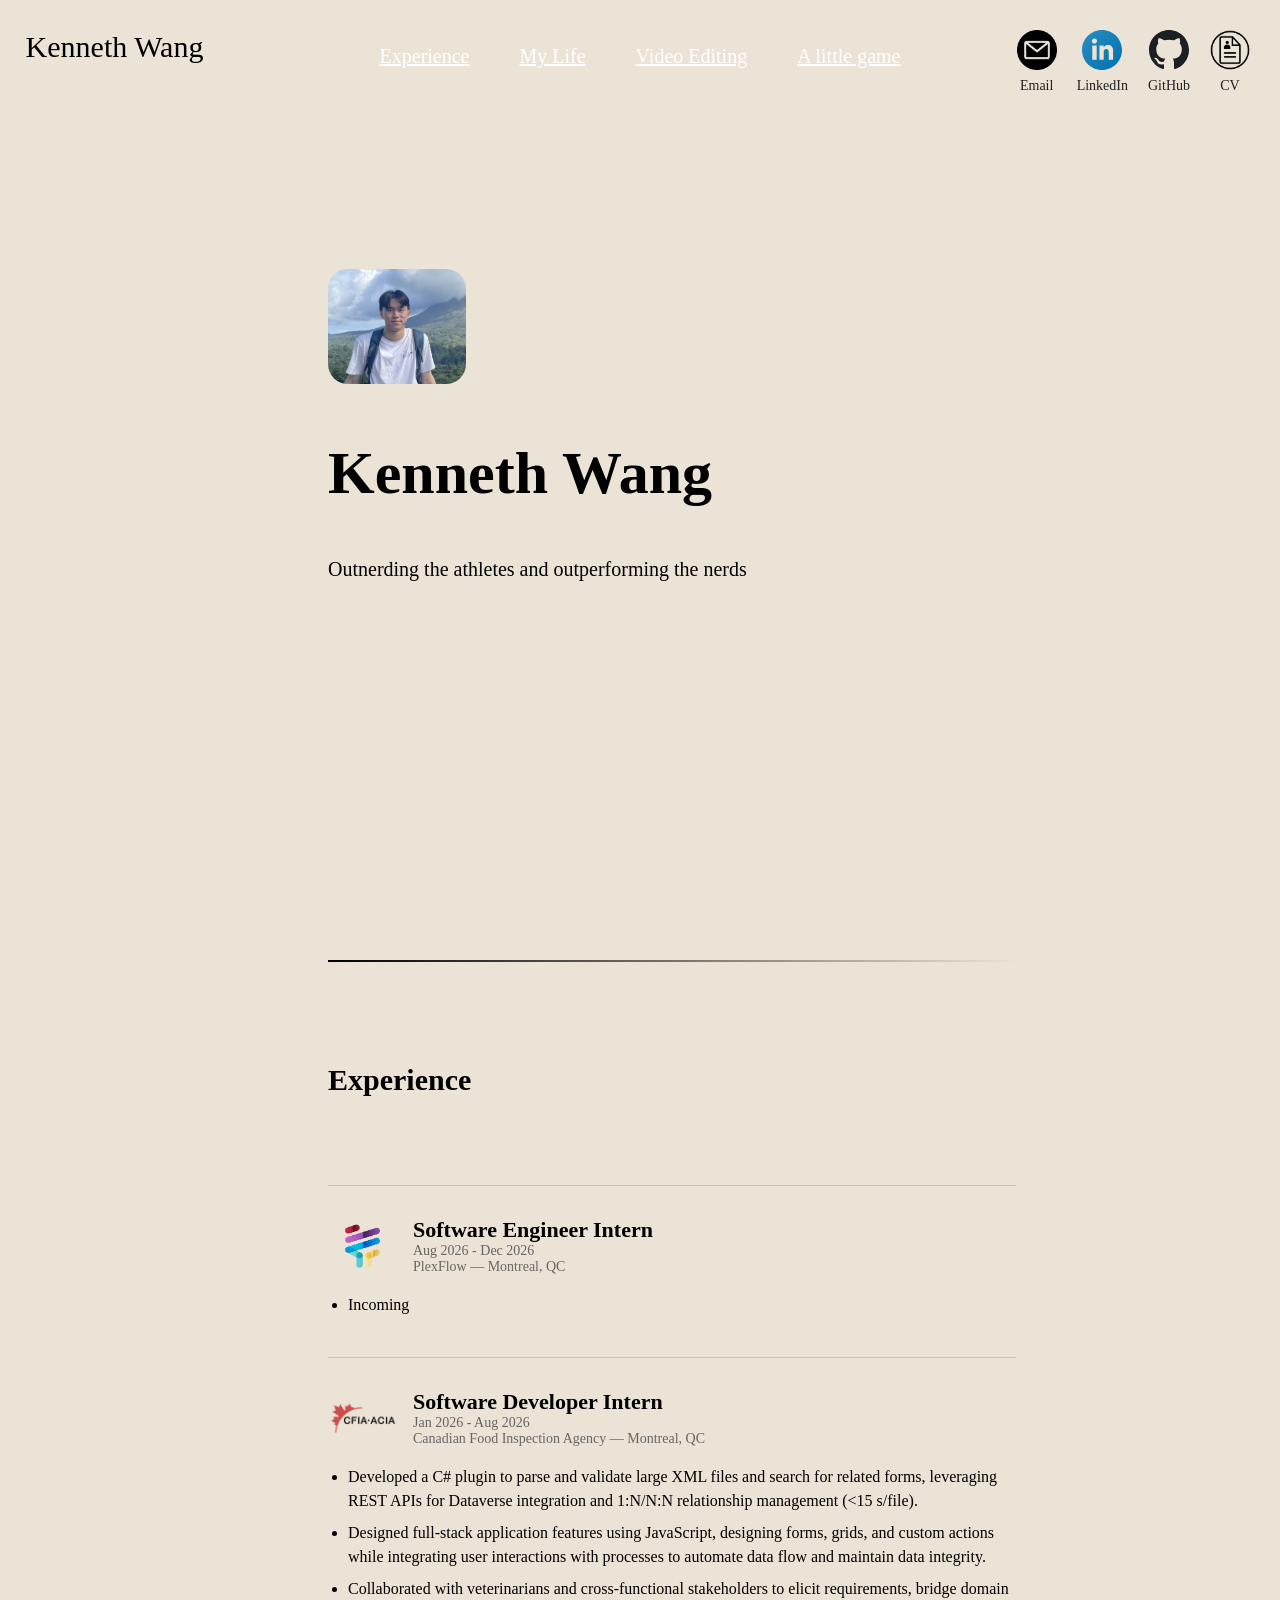
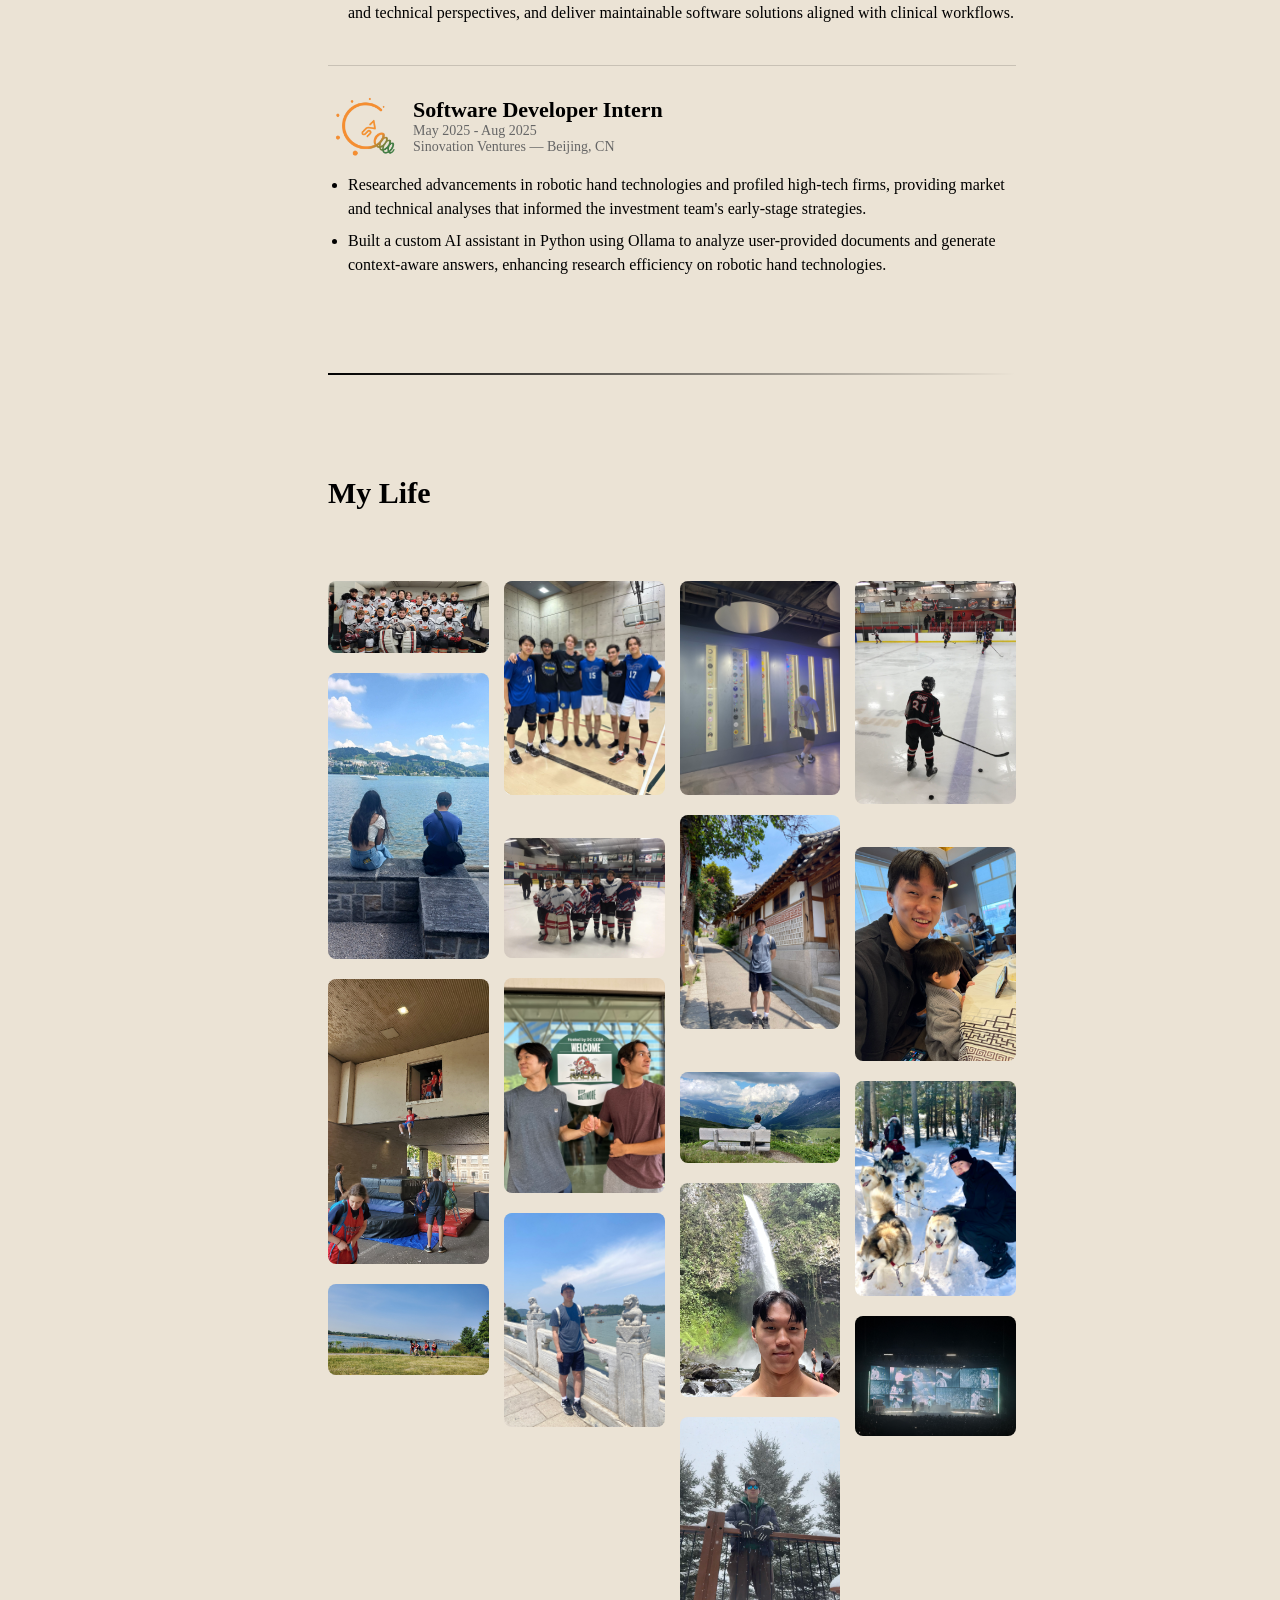
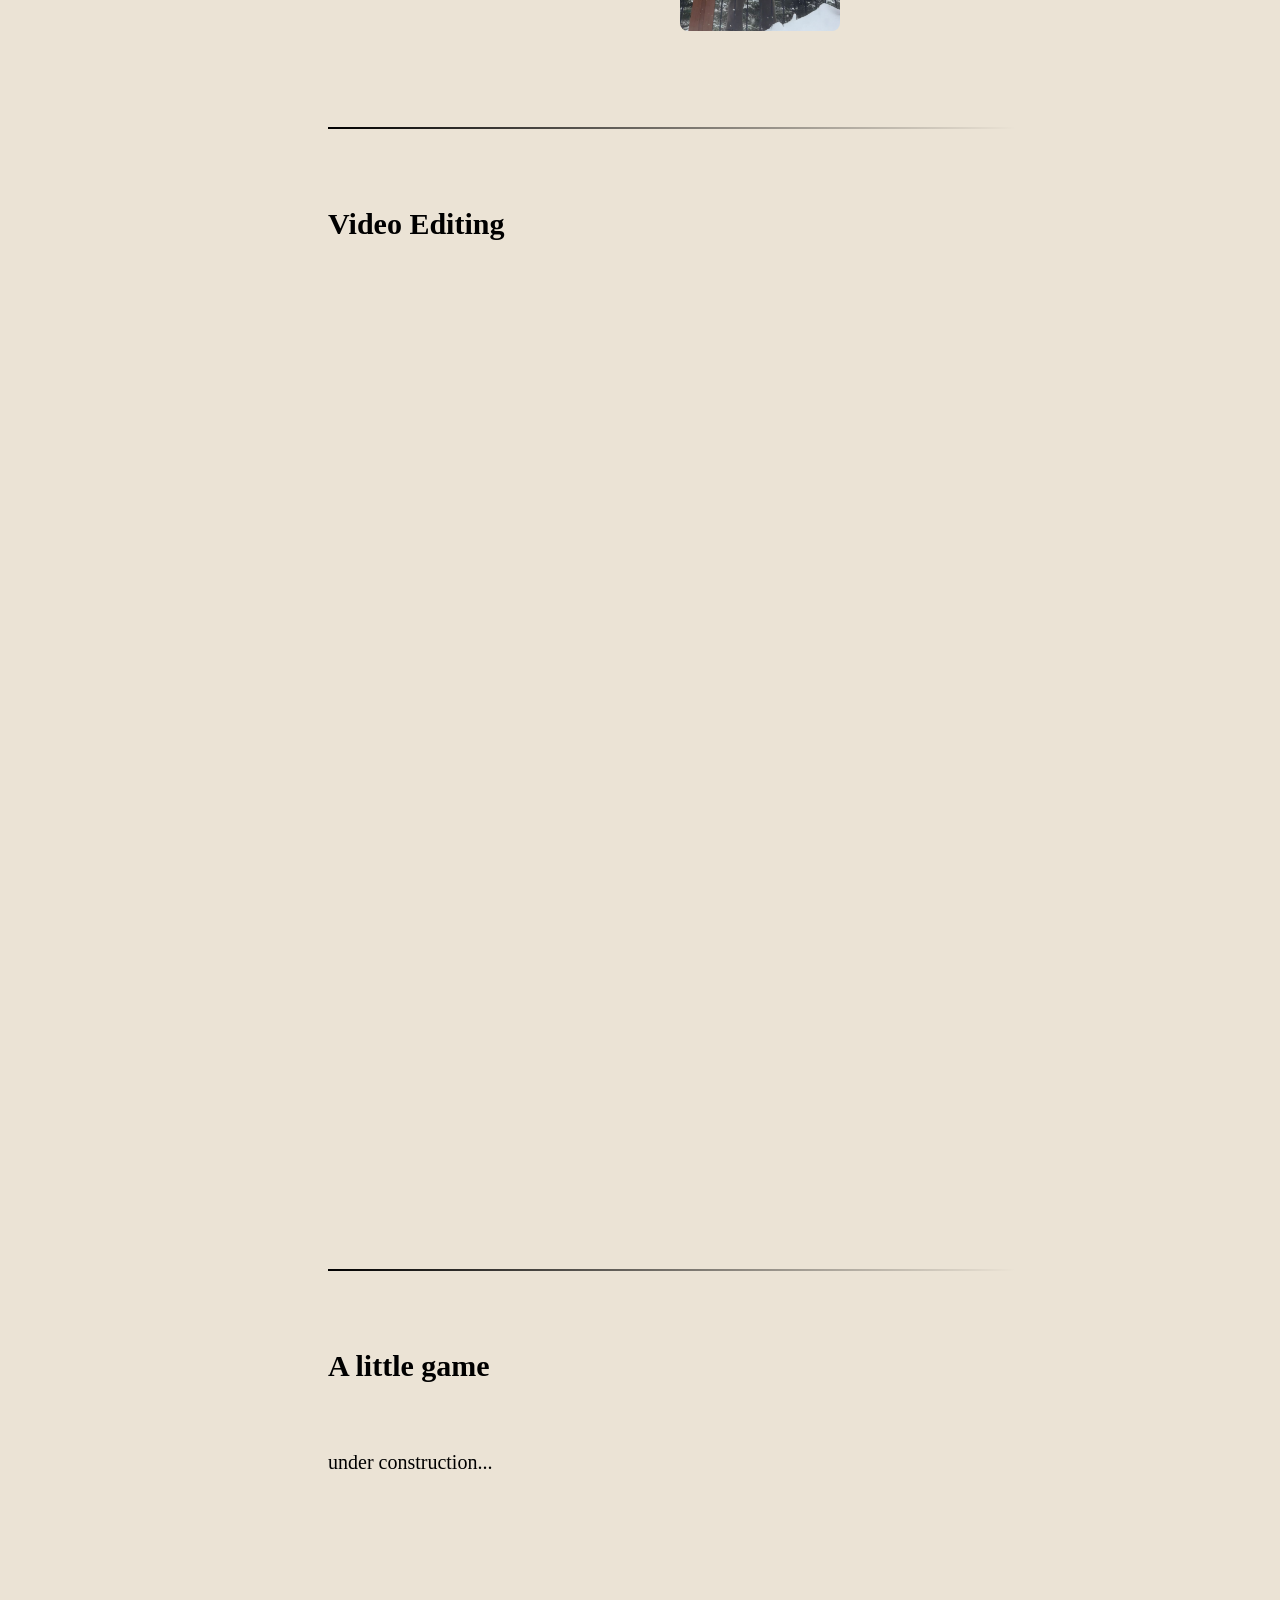
==== index.html @ 373d47c2 "video editing" ====
<!DOCTYPE html>
<html>
<head>

  <!-- comment -->
  <meta charset="UTF-8">
  <meta name="viewport" content="width=device-width, initial-scale=1.0">
  <meta name="description" content="Kenneth Wang">
  <link rel="apple-touch-icon" sizes="180x180" href="favicon_io/apple-touch-icon.png">
  <link rel="icon" type="image/png" sizes="32x32" href="favicon_io/favicon-32x32.png">
  <link rel="icon" type="image/png" sizes="16x16" href="favicon_io/favicon-16x16.png">
  <link rel="manifest" href="favicon_io/site.webmanifest">

  <title>
    Kenneth Wang
  </title>

  <link rel="stylesheet" href="style.css">

  <style>
    /* comment */
    /* css */
    /* moved to diff file cuz to massive */
  </style>

</head>



<body>
   <!-- actual stuff -->

   <div id="topBar" >
    <p id="nametopbar" class="computeronly">Kenneth Wang</p>

    <div id = "topbarmenu" class="computeronly">
      <a href="#sec1">Experience</a>
      <a href="#sec2">My Life</a>
      <a href="#sec3">Video Editing</a>
      <a href="#sec4">A little game</a>

    </div>

    <div id="contactinfo">

      <a class="contact-btn" href="mailto:kennethwang6@gmail.com" target="_blank">
        <img src="docs/icons/email_icon.png" alt="Email">
        <span>Email</span>
      </a>

      <a class="contact-btn" href="https://www.linkedin.com/in/kennethwang6/" target="_blank">
        <img src="docs/icons/linkedin_icon.svg" alt="LinkedIn">
        <span>LinkedIn</span>
      </a>

      <a class="contact-btn" href="https://github.com/KennethWang6" target="_blank">
        <img src="docs/icons/github_icon.svg" alt="GitHub">
        <span>GitHub</span>
      </a>

      <a class="contact-btn" href="docs/cv Kenneth Wang.pdf" target="_blank">
        <img src="docs/icons/cv_icon.png" alt="CV">
        <span>CV</span>
      </a>

    </div>
   </div>



  <section id = "intro">
    <br><br><br><br><br><br><br><br><br>
    <h1 id="name" class="phoneonly">Kenneth Wang</h1>
    <img src="docs/IMG_6896.jpeg" alt="Picture failed to load" class="picture">
    <h1 id="name" class="computeronly">Kenneth Wang</h1>
    <p>Outnerding the athletes and outperforming the nerds</p>
    <p class="phoneonly">Phone version is under development, or not...</p>
  </section>

  
  <section id = "sec1">
    <br><br>
    <h1>
      Experience
    </h1>
    <br>

    <div class="content">
      <!-- <img src="docs/Bottle_o_Enchanting.gif" alt="funny gif" class="side-images tilt"> -->
    </div>

    <div class="job">
      <div class="job-header">
        <img src="docs/logos/plexflow_logo.png" class="company-logo" alt="Plexflow logo">

        <div class="job-info">
          <h3>Software Engineer Intern</h3>
          <span class="date">Aug 2026 - Dec 2026</span>
          <span class="location">PlexFlow — Montreal, QC</span>
        </div>
      </div>

        <ul>
          <li>Incoming</li>
            
        </ul>
    </div>

    <div class="job">
      <div class="job-header">
        <img src="docs/logos/cifa_logo.png" class="company-logo" alt="CFIA logo">

        <div class="job-info">
          <h3>Software Developer Intern</h3>
          <span class="date">Jan 2026 - Aug 2026</span>
          <span class="location">Canadian Food Inspection Agency — Montreal, QC</span>
        </div>
      </div>

        <ul>
            <li>Developed a C# plugin to parse and validate large XML files and search for related forms, leveraging REST APIs for Dataverse integration and 1:N/N:N relationship management (&lt;15 s/file).</li>
            <li>Designed full-stack application features using JavaScript, designing forms, grids, and custom actions while integrating user interactions with processes to automate data flow and maintain data integrity.</li>
            <li>Collaborated with veterinarians and cross-functional stakeholders to elicit requirements, bridge domain and technical perspectives, and deliver maintainable software solutions aligned with clinical workflows.</li>
        </ul>
    </div>

    <div class="job">
      <div class="job-header">
        <img src="docs/logos/sinovation_ventures_logo.png" class="company-logo" alt="SV logo">

        <div class="job-info">
          <h3>Software Developer Intern</h3>
          <span class="date">May 2025 - Aug 2025</span>
          <span class="location">Sinovation Ventures — Beijing, CN</span>
        </div>
      </div>

        <ul>
            <li>Researched advancements in robotic hand technologies and profiled high-tech firms, providing market and technical analyses that informed the investment team's early-stage strategies.</li>
            <li>Built a custom AI assistant in Python using Ollama to analyze user-provided documents and generate context-aware answers, enhancing research efficiency on robotic hand technologies.</li>
        </ul>
    </div>
    <br>
    <br>
  </section>


  <section id = "sec2">
    <br><br>
    <h1>
      My Life
    </h1>
    <br><br>
    <div class="gallery-grid">
        <img src="docs/gallery/20220330_194607.jpeg" alt="">
        <img src="docs/gallery/20220710_121242.jpg" alt="">
        <img src="docs/gallery/20230602_084929.jpg" alt="">
        <img src="docs/gallery/20230602_095045.jpg" alt="">
        <img src="docs/gallery/33D89936-E7BE-4092-9955-9FABDBEFCDD2.JPG" alt="">
        <img src="docs/gallery/55B9B325-701F-4765-B31E-4008EE71C661.JPG" alt="">
        <img src="docs/gallery/IMG_3065.PNG" alt="">
        <img src="docs/gallery/IMG_1329_Original.jpg" alt="">
        <img src="docs/gallery/IMG_3230.jpeg" alt="">
        <img src="docs/gallery/IMG_4708.jpeg" alt="">
        <img src="docs/gallery/IMG_5176.jpeg" alt="">
        <img src="docs/gallery/IMG_5401.jpeg" alt="">
        <img src="docs/gallery/PXL_20220603_214530721.jpg" alt="">
        <img src="docs/gallery/IMG_6331.jpeg" alt="">
        <img src="docs/gallery/20220706_164952.jpg" alt="">
        <img src="docs/gallery/IMG_6757.jpeg" alt="">
        <img src="docs/gallery/IMG_8532_Original (1).jpg" alt="">
        <img src="docs/gallery/IMG_6263.HEIC" alt="">
        <img src="docs/gallery/IMG_9114.jpeg" alt="">
        <img src="docs/gallery/PXL_20220603_214313250.jpg" alt="">
        <img src="docs/gallery/IMG_7867.jpeg" alt="">
        <img src="docs/gallery/IMG_8262.jpeg" alt="">
        <img src="docs/gallery/IMG_9352.JPG" alt="">
        
        
        
        
    </div>
    <br>
    <br>
  </section>

  <section id = "sec3">

    <br>
    <h1>
      Video Editing
    </h1>
    <br>

    <div class="video-wrapper">
        <iframe 
            src="https://youtu.be/zZQPlUgmgw0" 
            title="YouTube video"
            frameborder="0"
            allow="accelerometer; autoplay; clipboard-write; encrypted-media; gyroscope; picture-in-picture"
            allowfullscreen>
        </iframe>
    </div>

    <div class="playlist-wrapper">
        <iframe 
            src="https://youtube.com/playlist?list=PL4i78duRGbyueWqujb6ea4_ShAmHYtaaE&si=LPwI4d7bdsMaiQ1s"
            title="YouTube playlist"
            frameborder="0"
            allow="accelerometer; autoplay; clipboard-write; encrypted-media; gyroscope; picture-in-picture"
            allowfullscreen>
        </iframe>
    </div>

  </section>

  <section id = "sec4">
    <br>
    <h1>
      A little game
    </h1>
    <br>
    <p>under construction...</p>
  </section>



  <script src="script.js">
// comment
// js
  </script>

</body>
</html>
---- style.css ----
/* comment */
/* css */

/* Main event type shit */

html {
    scroll-behavior: smooth;
}

body {
background-color: rgb(235 227 213);
color: rgb(0, 0, 0);
text-align: left;
font-size: 20px;
padding-left: 25%;
padding-right: 20%;

}
section {
height: auto; /*temp for testing*/
min-height: 100vh;
}
section::before {
  content: "";
  display: block;
  height: 2px;
  margin: 30px 0;
  background: linear-gradient(to right, #000, transparent);
}


@media (max-width: 768px) {
.computeronly {
    display: none;
}
}
@media (min-width: 769px) {
.phoneonly {
    display: none
}
}
a {
color: rgb(255, 255, 255);       /* Normal (unvisited) link */
}
a:visited {
color: rgb(167 146 119);            /* Visited link */
}
a:hover {
color: rgb(92, 126, 143);          /* When hovered over */
}
a:active {
color: rgb(210, 141, 73);             /* When clicked */
}


/* topbar */
#topBar {
position: fixed;
background-color: rgb(235 227 213);
top:0;
right:0;
width: 100%;
height: 100px;
font-size: 20px;
transition: transform 1.2s ease;
transform: translateY(0%);   
z-index: 10;     
}
#topBar.hide {
transform: translateY(-100%);
}

#nametopbar {
    text-align: left;
    padding-left: 2%;
    font-size: 30px;
    font-family: 'Times New Roman', Times, serif;
}

#topbarmenu {
    display: flex;
    position: fixed;
    gap: 50px;
    left: 50%;
    transform: translateX(-50%);
    top: 45px;
}

#contactinfo {
    display: flex;
    position: fixed; 
    right: 30px;
    top: 30px;
    line-height: 1.4;
    text-align: right;
    font-size: 15px;
    gap: 20px;
}

.contact-btn {
  display: flex;
  flex-direction: column;
  align-items: center;
  text-decoration: none;
  color: #222;
  font-size: 14px;
}

.contact-btn img {
  width: 40px;
  height: 40px;
  margin-bottom: 6px;
  transition: transform 0.2s ease;
}

.contact-btn:hover img {
  transform: scale(1.2);
}

/* side images */
.side-images {
    position: absolute; 
    left: -290px;
    top: 50px;
}

.tilt {
    transform: rotate(15deg);
}

.content {
    position: relative; /* forgor what dis does */
}


/* picture style */
.picture {
    width: 20%;
    height: auto;
    border-radius: 20px;
}

#intro {

}

#name {
text-align: left;
font-family: Baskerville, "Baskerville Old Face", "Times New Roman", serif;
font-size: 60px;
}


/* experience */
.job {
    margin-top: 40px;
    padding-top: 25px;
    border-top: 1px solid rgba(0,0,0,0.15);
}

.job-header {
    display: flex;
    align-items: center;
    gap: 15px; /* space between logo and text */
    margin-bottom: 10px;
}

.company-logo {
    width: 70px;      /* adjust size */
    height: auto;
    object-fit: contain;
}

.job h3 {
    margin: 0;
    font-size: 22px;
}

.job .date,
.job .location {
    display: block;
    font-size: 14px;
    color: #666;
}

.job ul {
    margin-top: 12px;
    padding-left: 20px;
    max-width: 670px;
}

.job li {
    margin-bottom: 8px;
    line-height: 1.5;
    font-size: 16px;
}


/* my life / gallery */
.gallery-grid {
    column-count: 4;
    column-gap: 15px;
}

.gallery-grid img {
    width: 100%;
    margin-bottom: 15px;
    border-radius: 8px;
}


/* video editing */
.video-wrapper,
.playlist-wrapper {
    margin-bottom: 40px;
}

.video-wrapper iframe,
.playlist-wrapper iframe {
    width: 100%;
    max-width: 800px;
    height: 450px;
    display: block;
    margin: 0 auto;
    border-radius: 10px;
}



/* 
.copytext {
text-decoration: underline;
cursor: pointer;
}
.copytext:hover {
color: rgb(92, 126, 143);
}
.copytext.active {
color: rgb(247, 60, 247);
}



cv button style 
.cvbtn {
background-color: rgb(162 162 162);
width: 2cm;
height: 15mm;
color: rgb(255, 255, 255);
position: fixed;
border-radius: 12px;
border: 2px solid rgb(255 255 255);
}
.cvbtn:hover {
background-color: rgb(15, 177, 45);
border-color: rgb(92, 126, 143);
cursor: pointer;
}
#cv {
top: 25px;
right: 25px;
}
*/

/*
.switch {
top: 90%;
right: 35%;
position: absolute;
width: 50px;
height: 24px;
}

.switch input {
opacity: 0;
width: 0;
height: 0;
}


 The slider background, deleted 
.slider {
position: absolute;
cursor: pointer;
top: 0; left: 0; right: 0; bottom: 0;
background-color: #ccc;
transition: 0.4s;
border-radius: 24px;
}

 The circle inside, deleted
.slider::before {
position: absolute;
content: "";
height: 18px;
width: 18px;
left: 3px;
bottom: 3px;
background-color: white;
transition: 0.4s;
border-radius: 50%;
}

 When checked, deleted 
input:checked + .slider {
background-color: #172a17;
}

input:checked + .slider::before {
transform: translateX(26px);
}
*/
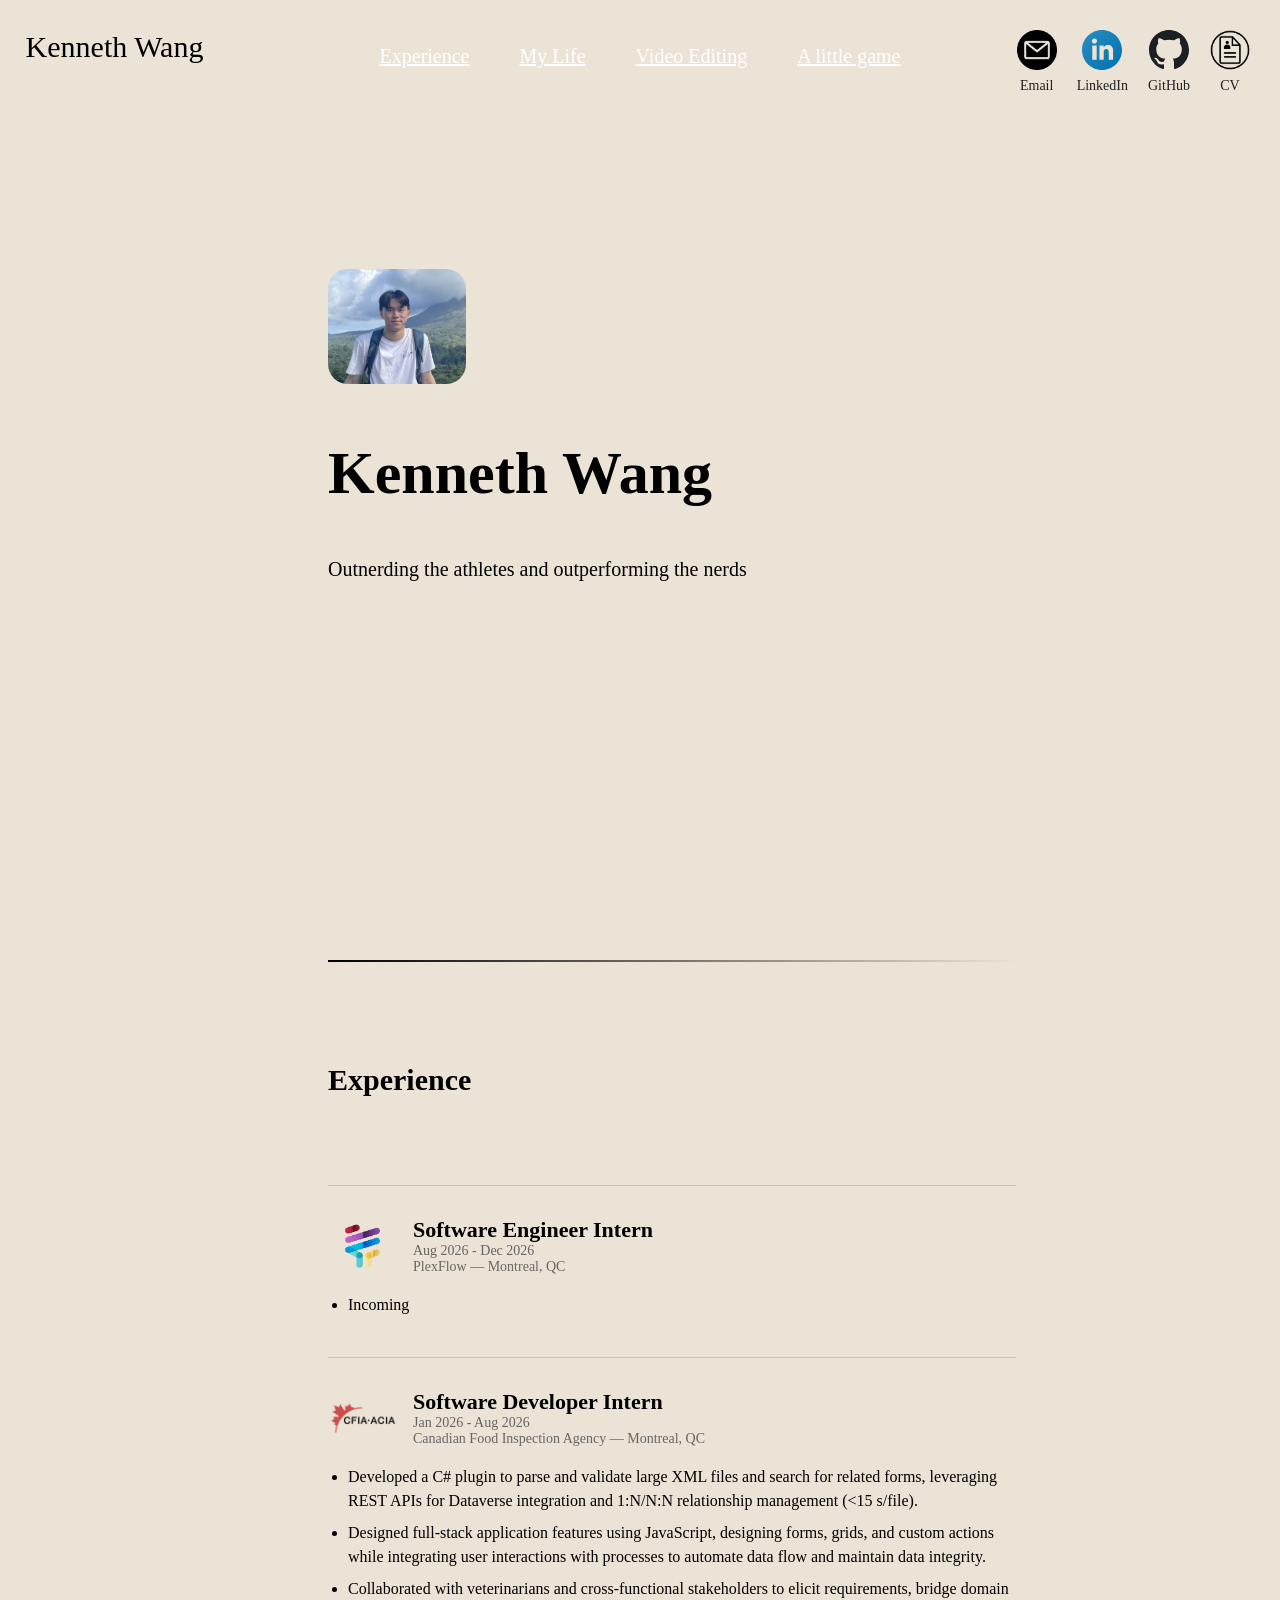
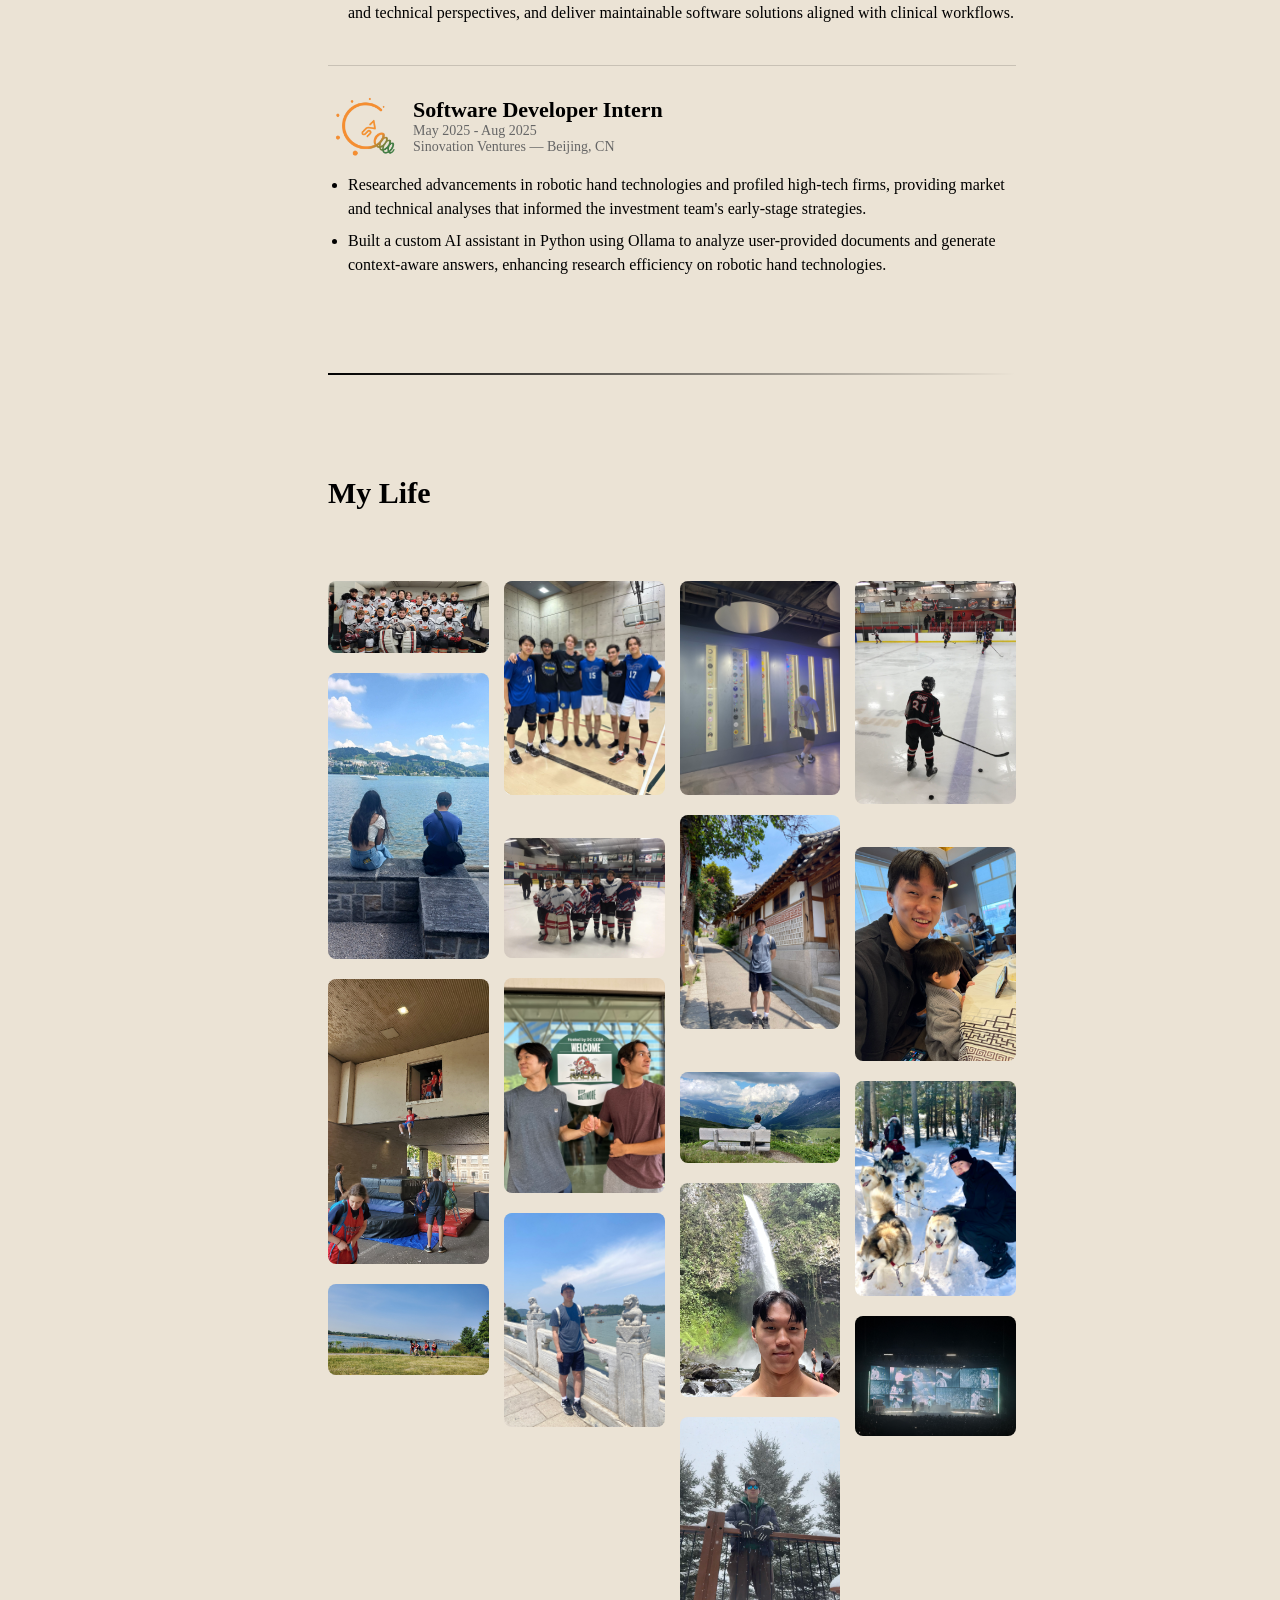
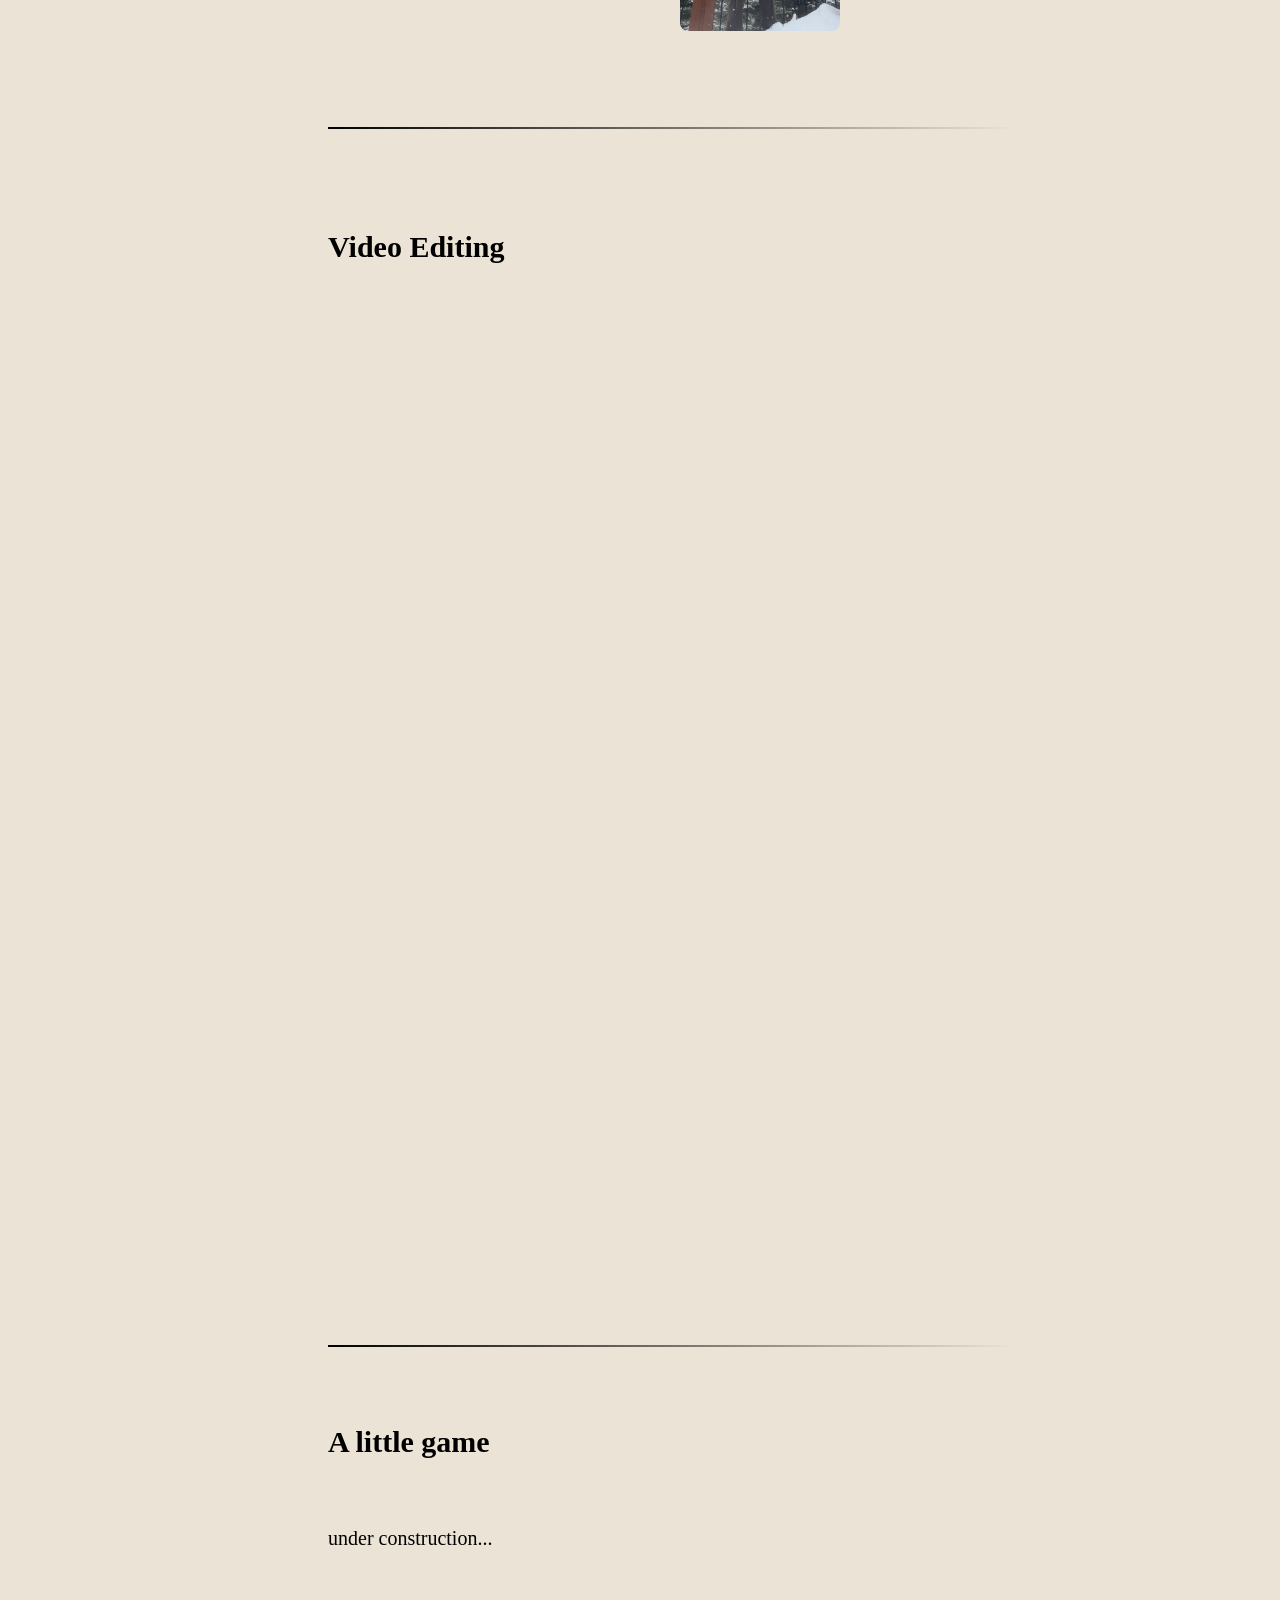
==== commit 6f1fe1b9: "yt" ====
--- a/index.html
+++ b/index.html
@@ -186,7 +186,7 @@
 
   <section id = "sec3">
 
-    <br>
+    <br><br>
     <h1>
       Video Editing
     </h1>
@@ -194,7 +194,7 @@
 
     <div class="video-wrapper">
         <iframe 
-            src="https://youtu.be/zZQPlUgmgw0" 
+            src="https://www.youtube.com/embed/zZQPlUgmgw0" 
             title="YouTube video"
             frameborder="0"
             allow="accelerometer; autoplay; clipboard-write; encrypted-media; gyroscope; picture-in-picture"
@@ -204,7 +204,7 @@
 
     <div class="playlist-wrapper">
         <iframe 
-            src="https://youtube.com/playlist?list=PL4i78duRGbyueWqujb6ea4_ShAmHYtaaE&si=LPwI4d7bdsMaiQ1s"
+            src="https://www.youtube.com/embed/videoseries?list=PL4i78duRGbyueWqujb6ea4_ShAmHYtaaE"
             title="YouTube playlist"
             frameborder="0"
             allow="accelerometer; autoplay; clipboard-write; encrypted-media; gyroscope; picture-in-picture"
@@ -212,6 +212,7 @@
         </iframe>
     </div>
 
+    <br>
   </section>
 
   <section id = "sec4">
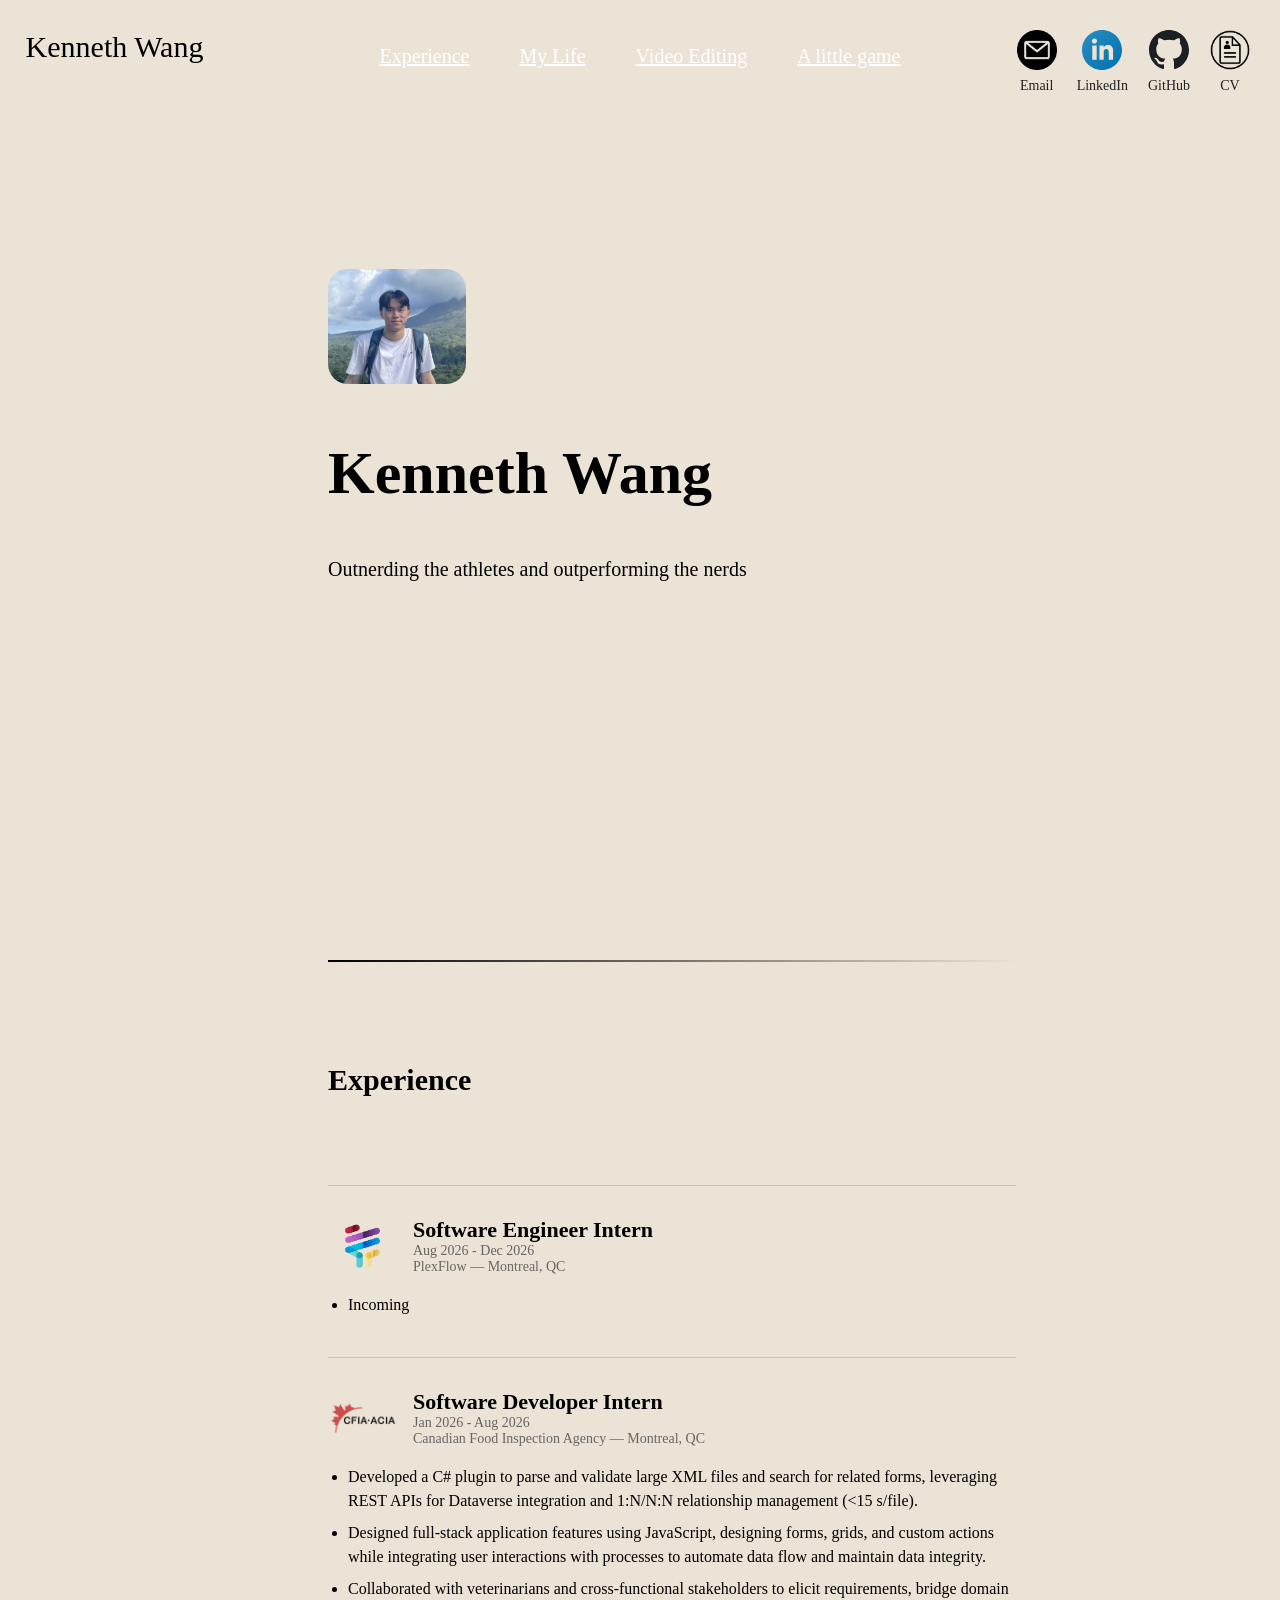
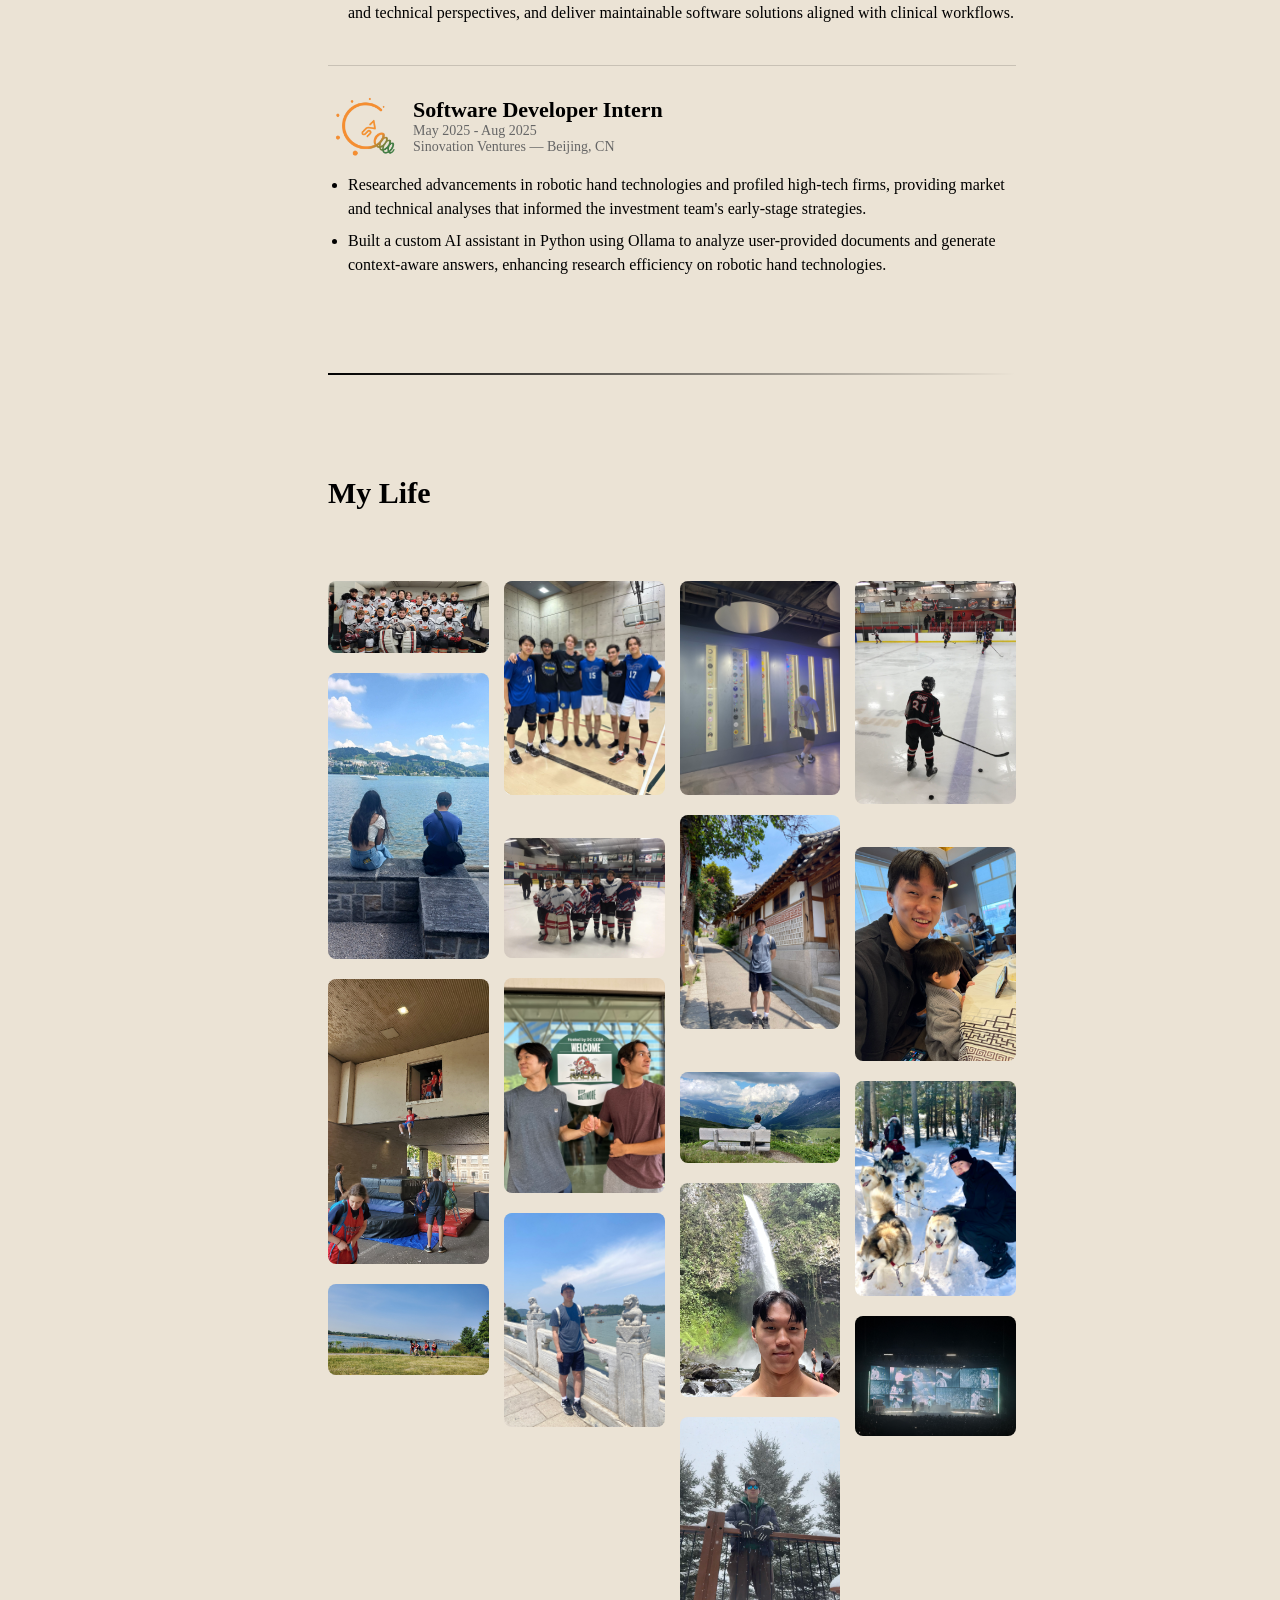
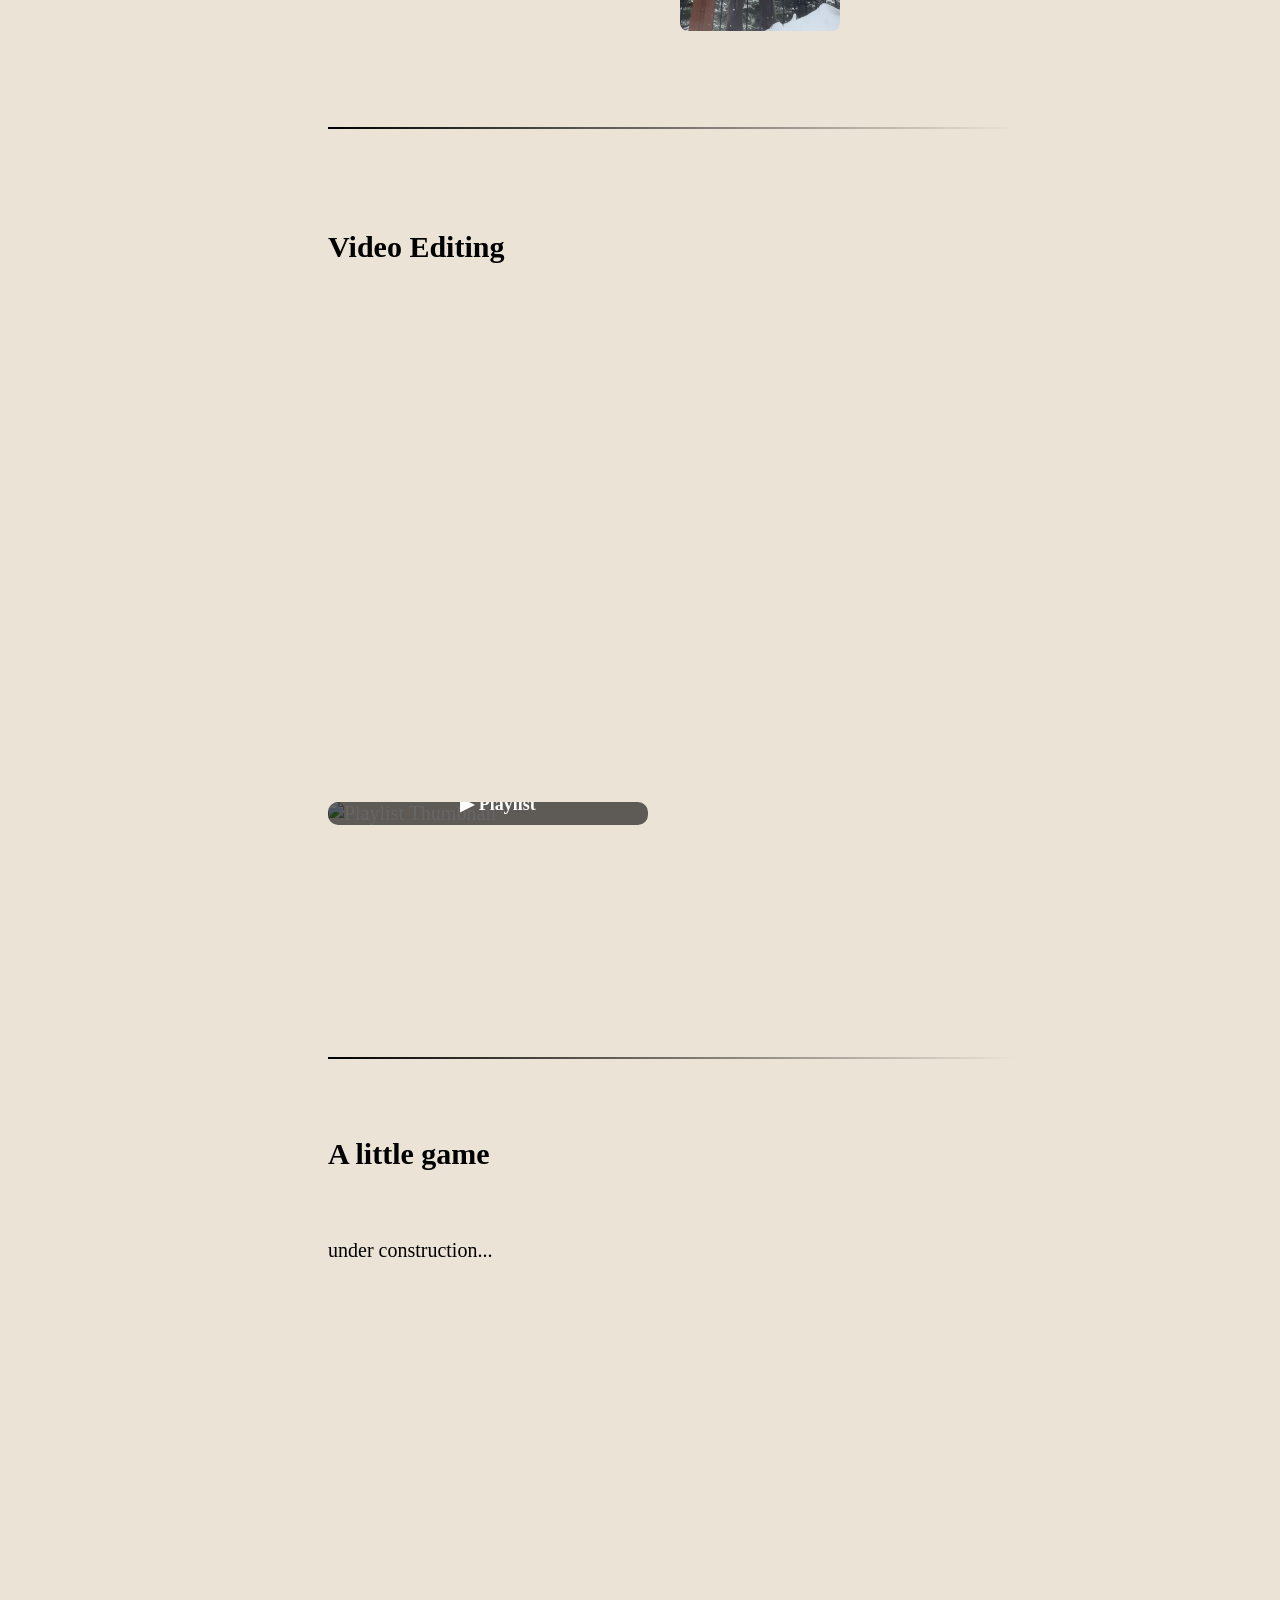
==== commit 5b683bc5: "playlist" ====
--- a/index.html
+++ b/index.html
@@ -203,13 +203,13 @@
     </div>
 
     <div class="playlist-wrapper">
-        <iframe 
-            src="https://www.youtube.com/embed/videoseries?list=PL4i78duRGbyueWqujb6ea4_ShAmHYtaaE"
-            title="YouTube playlist"
-            frameborder="0"
-            allow="accelerometer; autoplay; clipboard-write; encrypted-media; gyroscope; picture-in-picture"
-            allowfullscreen>
-        </iframe>
+        <a href="https://youtube.com/playlist?list=PL4i78duRGbyueWqujb6ea4_ShAmHYtaaE" 
+          target="_blank" 
+          class="playlist-card">
+            <img src="https://i.ytimg.com/vi/zZQPlUgmgw0/hqdefault.jpg" alt="Playlist Thumbnail">
+            <div class="playlist-overlay">▶ Playlist</div>
+        </a>
+
     </div>
 
     <br>
--- a/style.css
+++ b/style.css
@@ -225,6 +225,32 @@
     border-radius: 10px;
 }
 
+.playlist-card {
+    position: relative;
+    display: inline-block;
+    width: 320px;
+    border-radius: 10px;
+    overflow: hidden;
+    text-decoration: none;
+}
+
+.playlist-card img {
+    width: 100%;
+    display: block;
+}
+
+.playlist-overlay {
+    position: absolute;
+    bottom: 0;
+    width: 100%;
+    background: rgba(0,0,0,0.6);
+    color: white;
+    padding: 10px;
+    font-size: 18px;
+    text-align: center;
+    font-weight: bold;
+}
+
 
 
 /* 
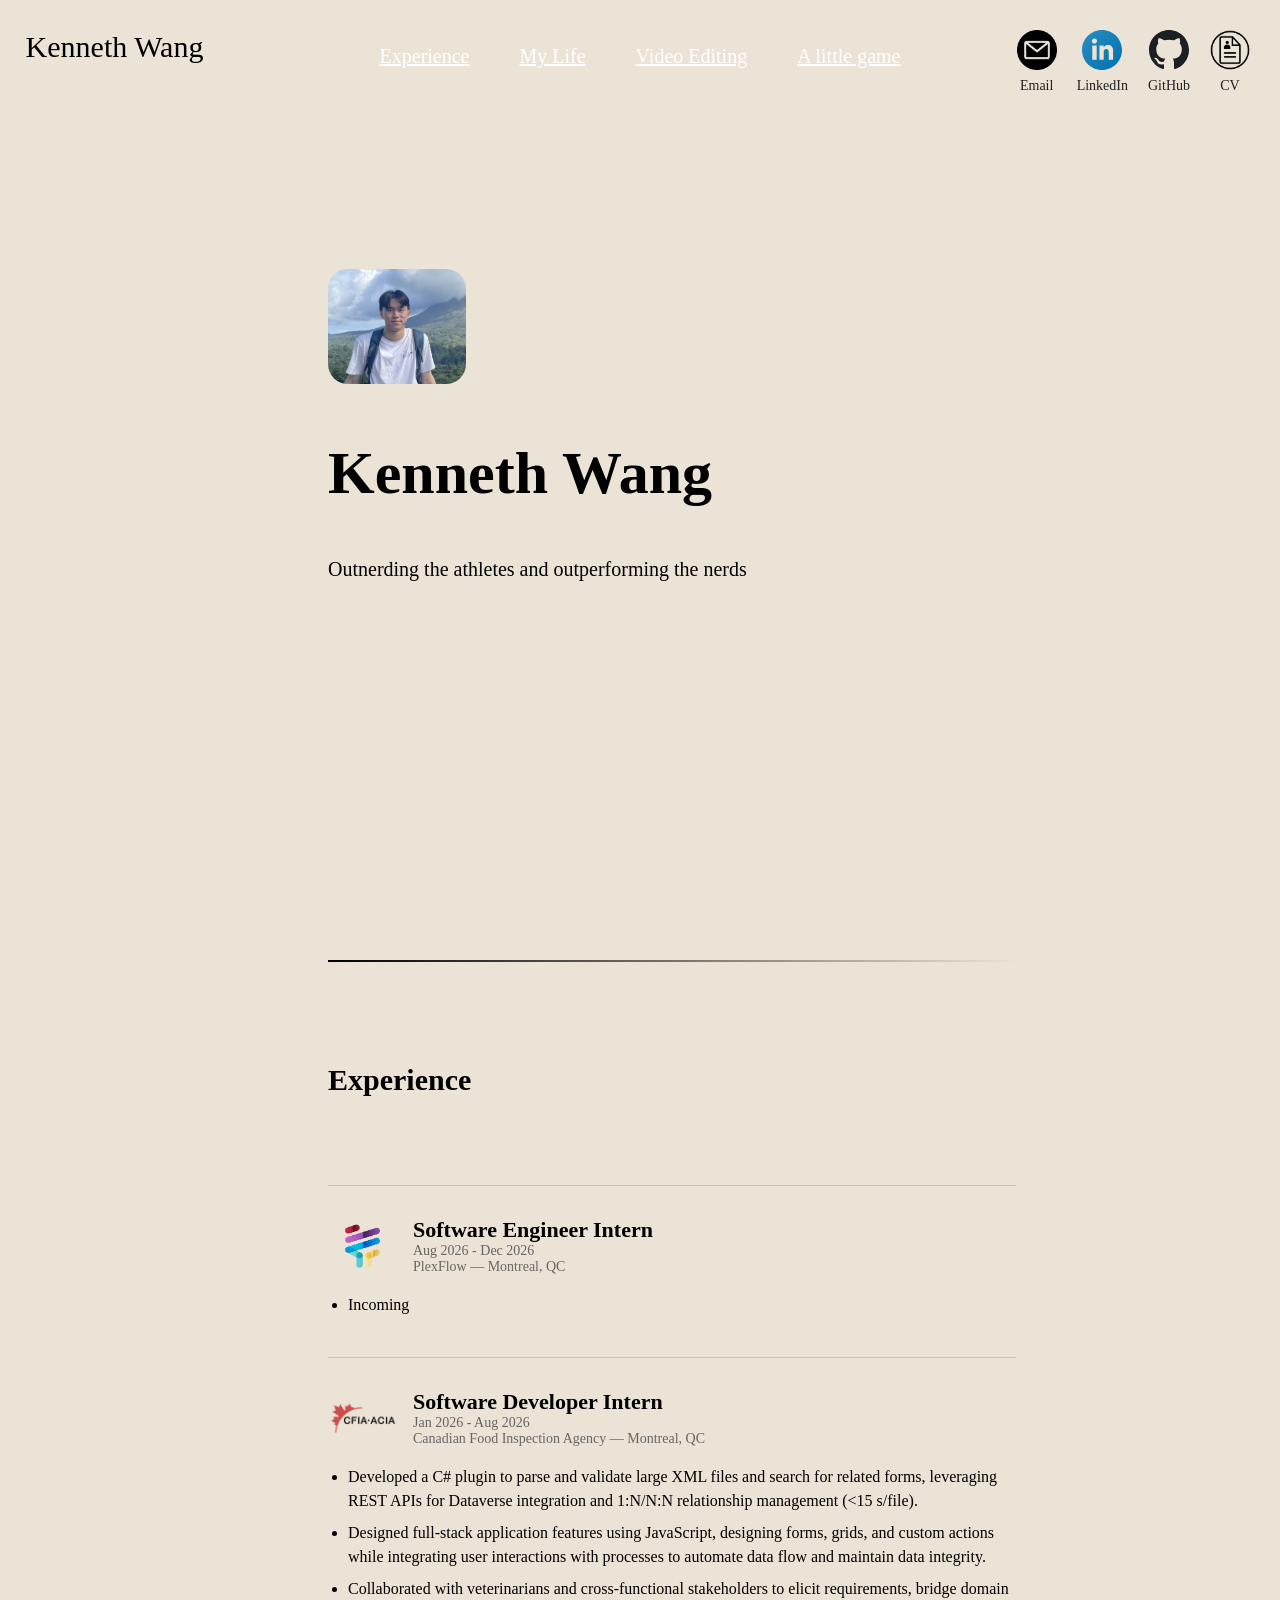
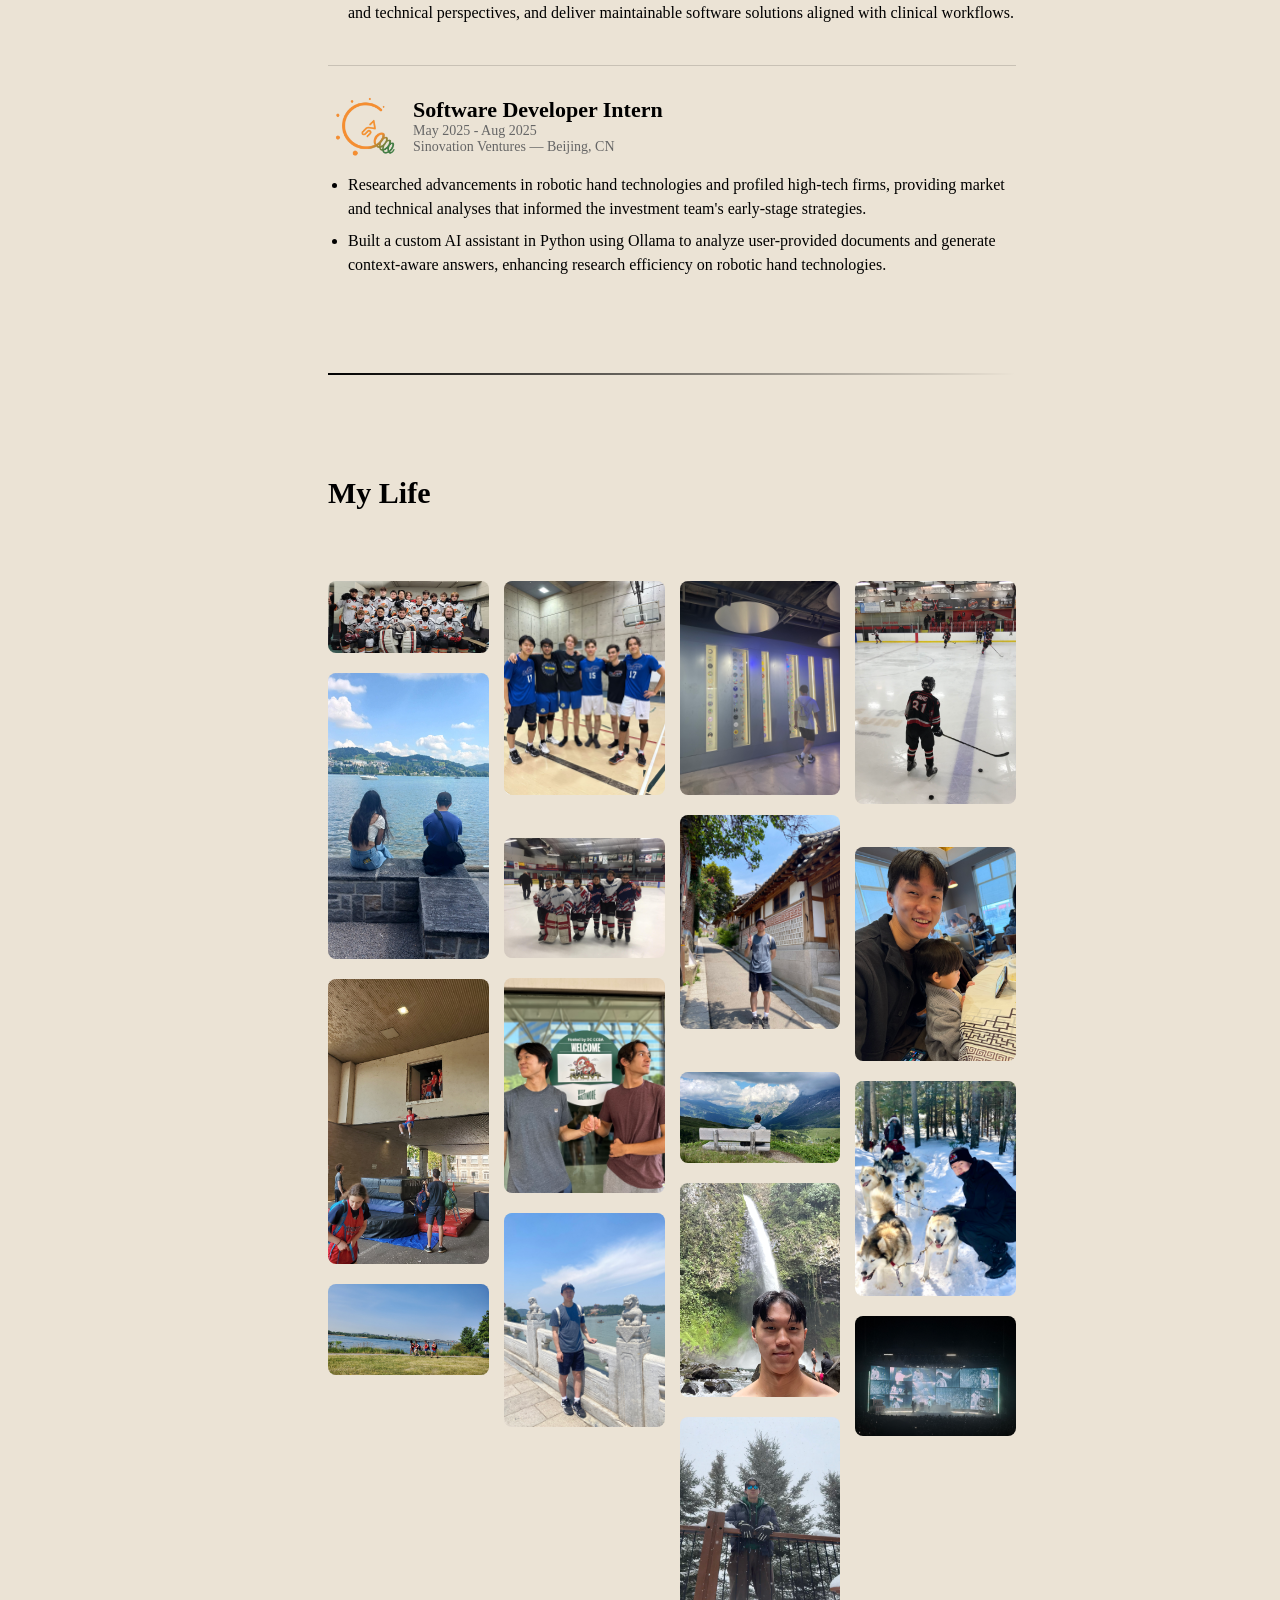
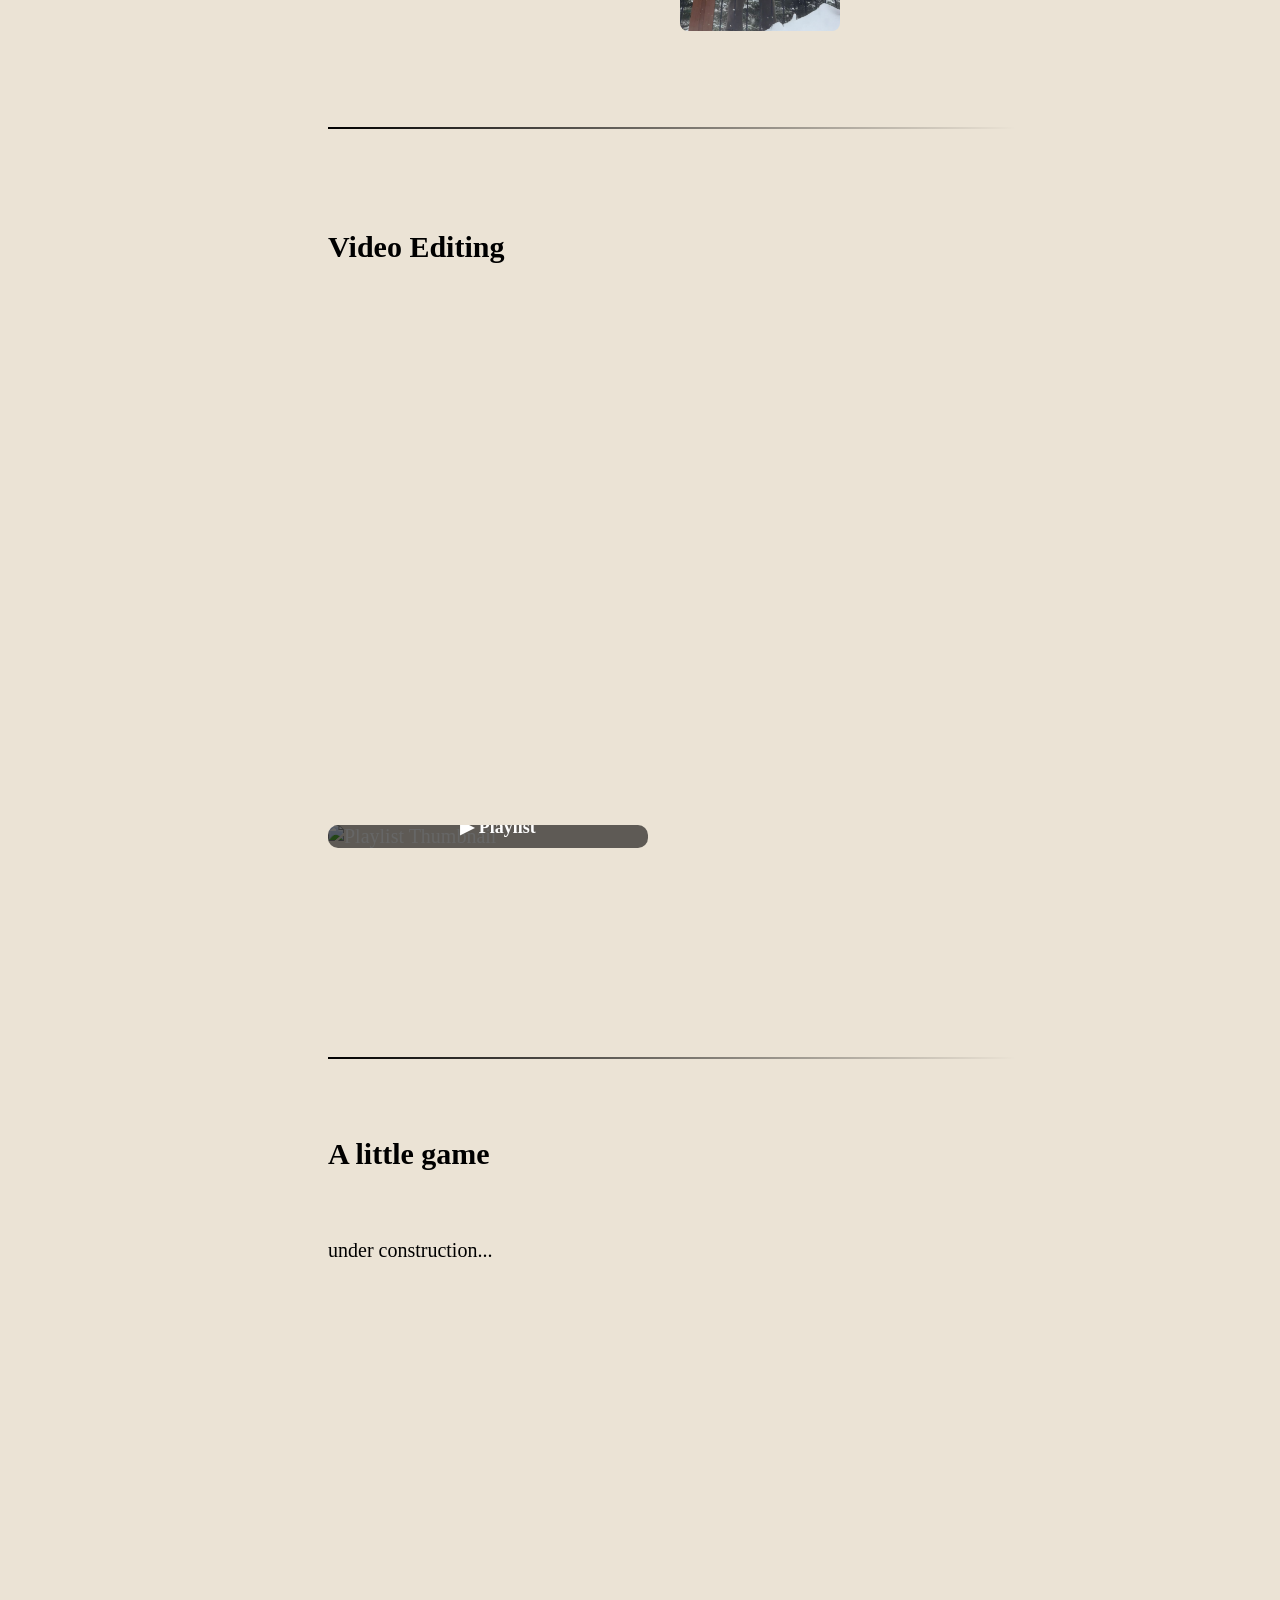
==== commit 10d5624f: "center playlist" ====
--- a/index.html
+++ b/index.html
@@ -201,18 +201,15 @@
             allowfullscreen>
         </iframe>
     </div>
-
-    <div class="playlist-wrapper">
-        <a href="https://youtube.com/playlist?list=PL4i78duRGbyueWqujb6ea4_ShAmHYtaaE" 
-          target="_blank" 
-          class="playlist-card">
-            <img src="https://i.ytimg.com/vi/zZQPlUgmgw0/hqdefault.jpg" alt="Playlist Thumbnail">
-            <div class="playlist-overlay">▶ Playlist</div>
-        </a>
-
-    </div>
-
-    <br>
+    <br>
+      <a href="https://youtube.com/playlist?list=PL4i78duRGbyueWqujb6ea4_ShAmHYtaaE" 
+        target="_blank" 
+        class="playlist-card">
+          <img src="https://i.ytimg.com/vi/zZQPlUgmgw0/hqdefault.jpg" alt="Playlist Thumbnail">
+          <div class="playlist-overlay">▶ Playlist</div>
+      </a>
+
+    <br><br><br><br>
   </section>
 
   <section id = "sec4">
--- a/style.css
+++ b/style.css
@@ -210,13 +210,11 @@
 
 
 /* video editing */
-.video-wrapper,
-.playlist-wrapper {
+.video-wrapper {
     margin-bottom: 40px;
 }
 
-.video-wrapper iframe,
-.playlist-wrapper iframe {
+.video-wrapper iframe {
     width: 100%;
     max-width: 800px;
     height: 450px;
@@ -232,6 +230,7 @@
     border-radius: 10px;
     overflow: hidden;
     text-decoration: none;
+    margin: 0 auto;
 }
 
 .playlist-card img {
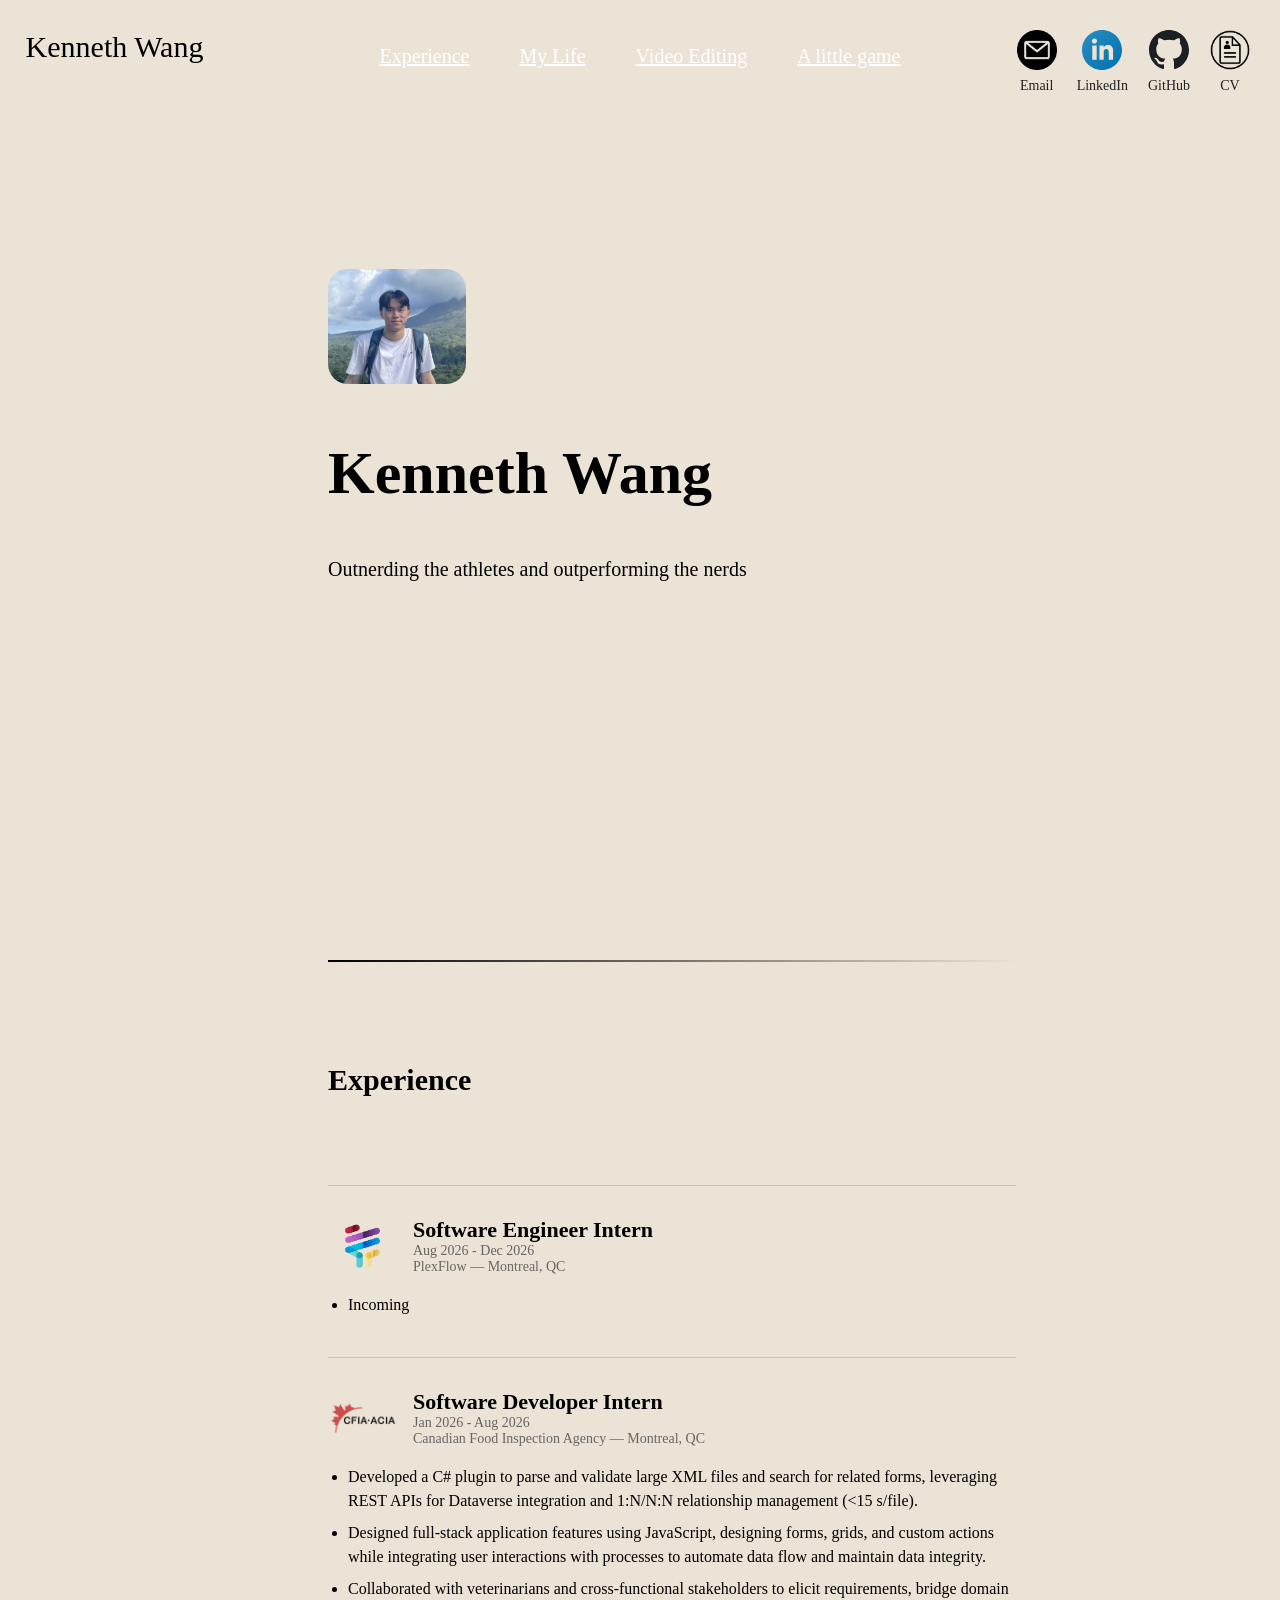
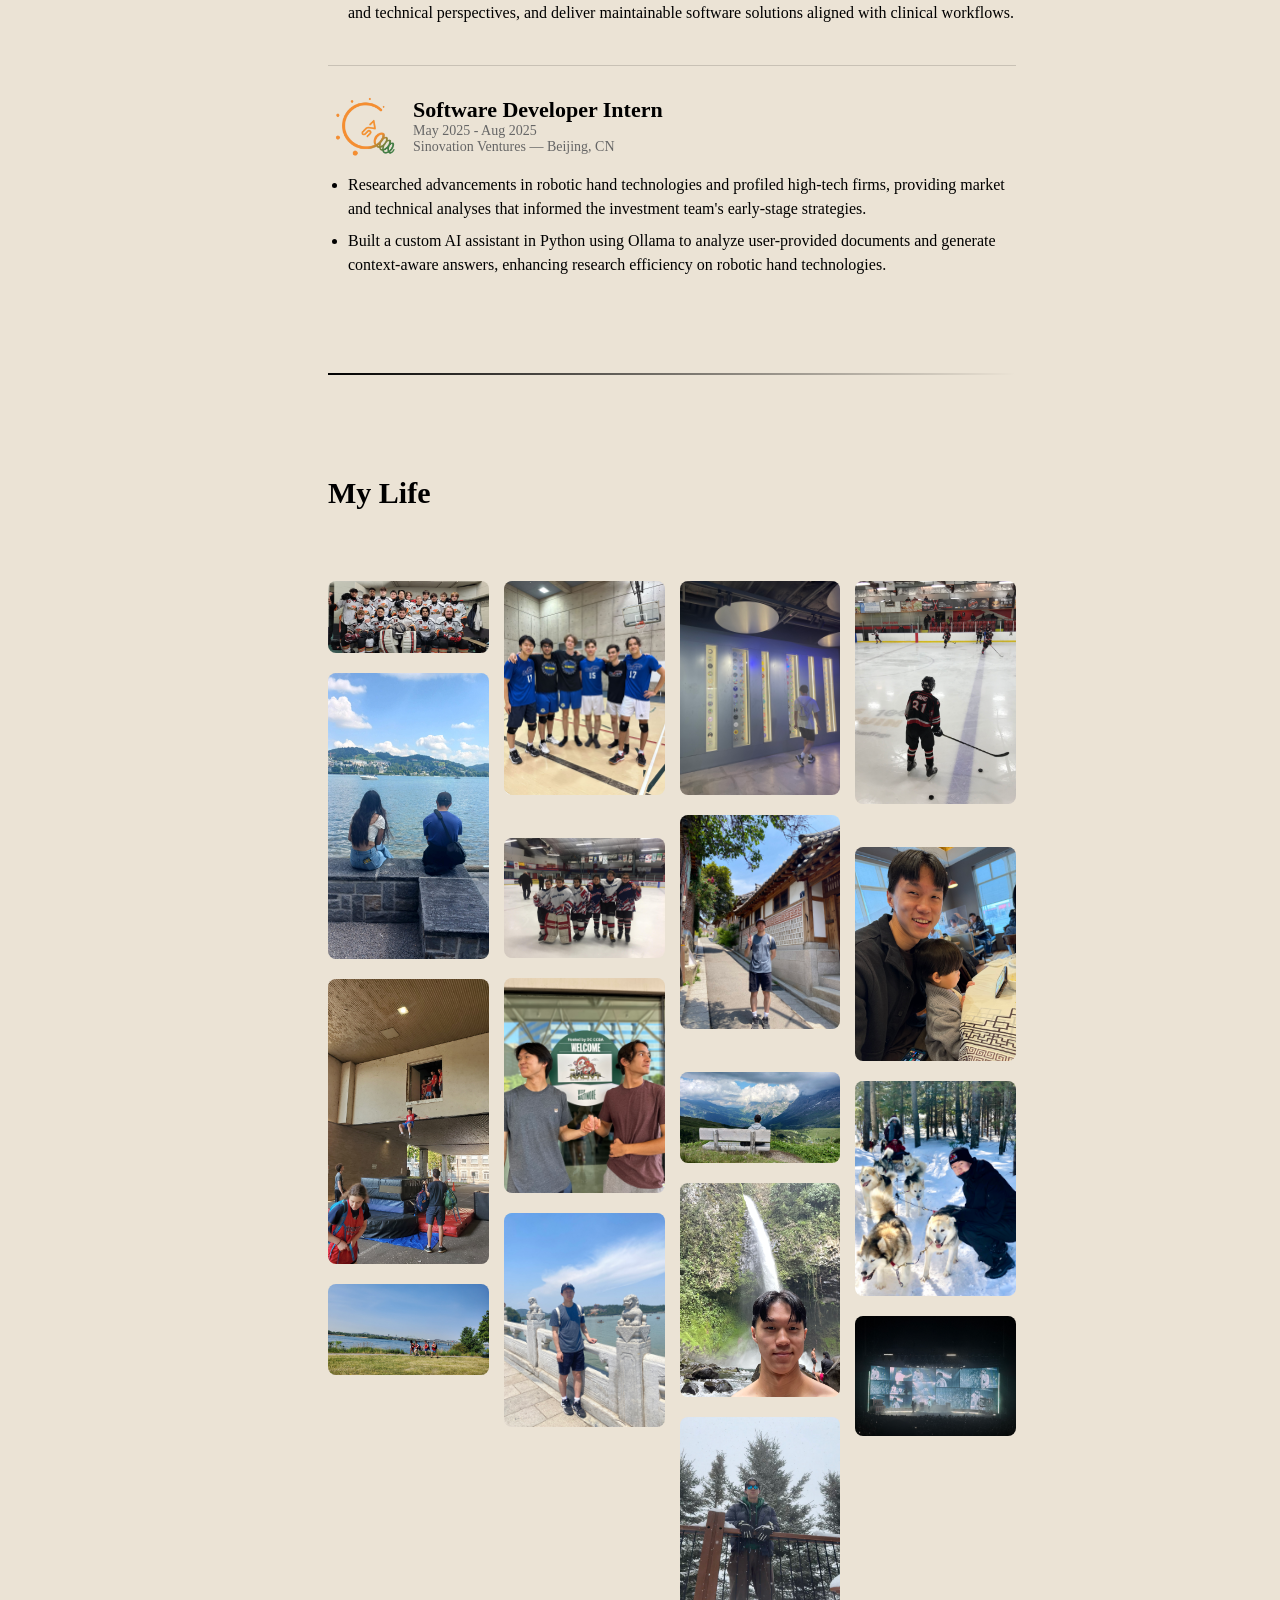
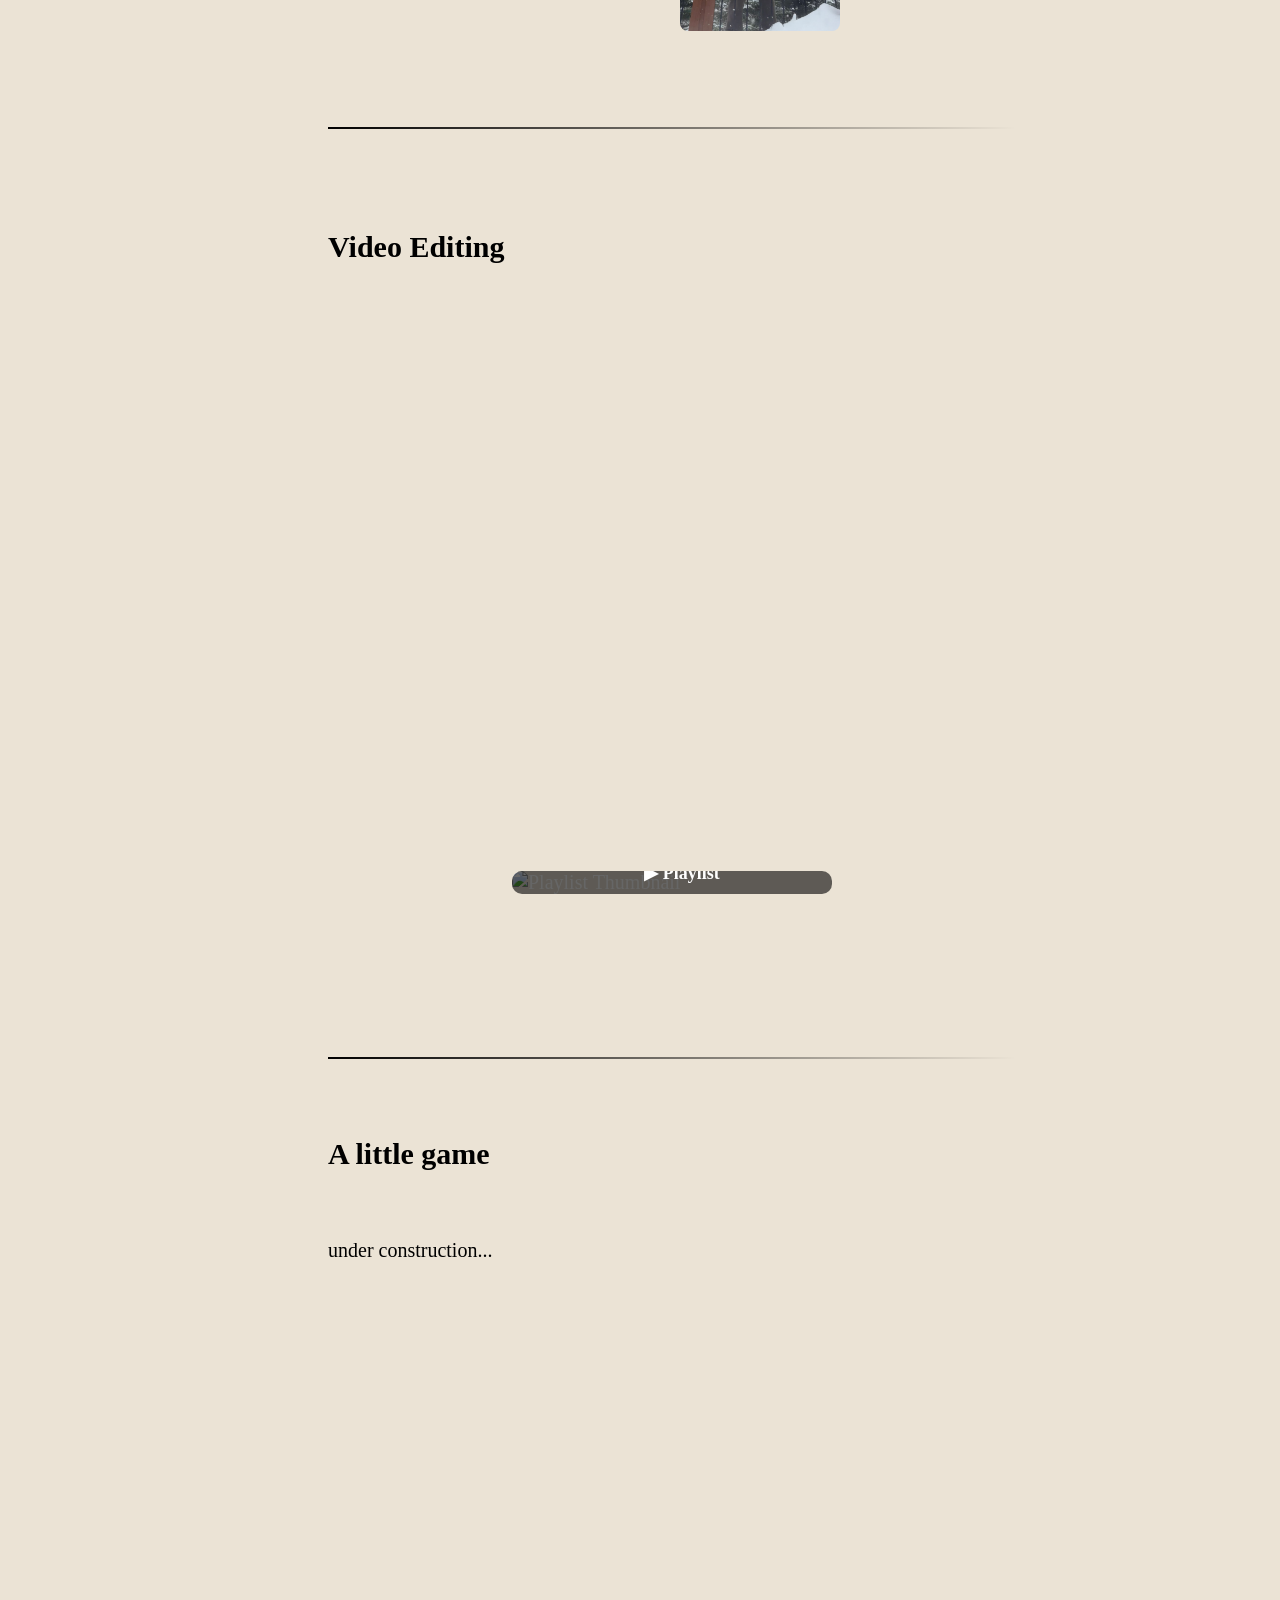
==== commit acb4b9a1: "more br" ====
--- a/index.html
+++ b/index.html
@@ -190,7 +190,7 @@
     <h1>
       Video Editing
     </h1>
-    <br>
+    <br><br>
 
     <div class="video-wrapper">
         <iframe 
@@ -201,7 +201,7 @@
             allowfullscreen>
         </iframe>
     </div>
-    <br>
+    <br><br>
       <a href="https://youtube.com/playlist?list=PL4i78duRGbyueWqujb6ea4_ShAmHYtaaE" 
         target="_blank" 
         class="playlist-card">
--- a/style.css
+++ b/style.css
@@ -230,6 +230,7 @@
     border-radius: 10px;
     overflow: hidden;
     text-decoration: none;
+    display: block;
     margin: 0 auto;
 }
 
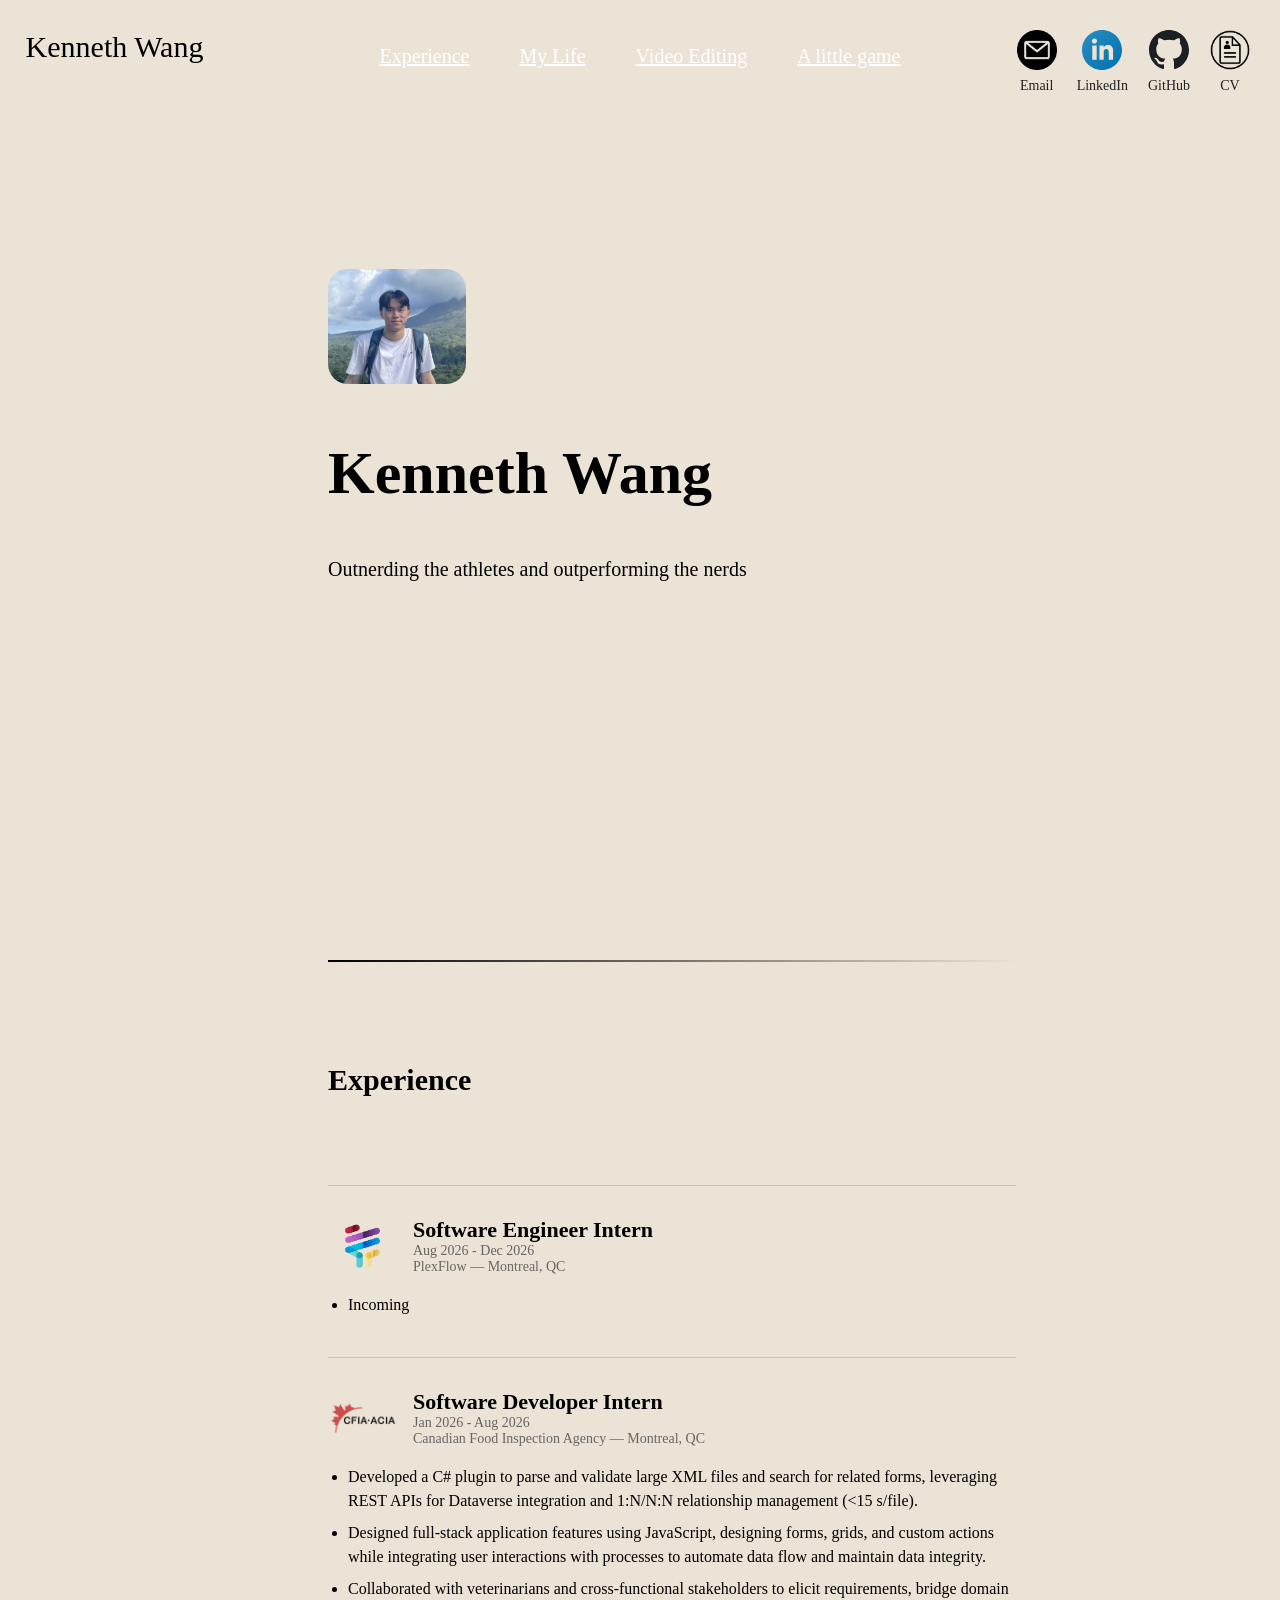
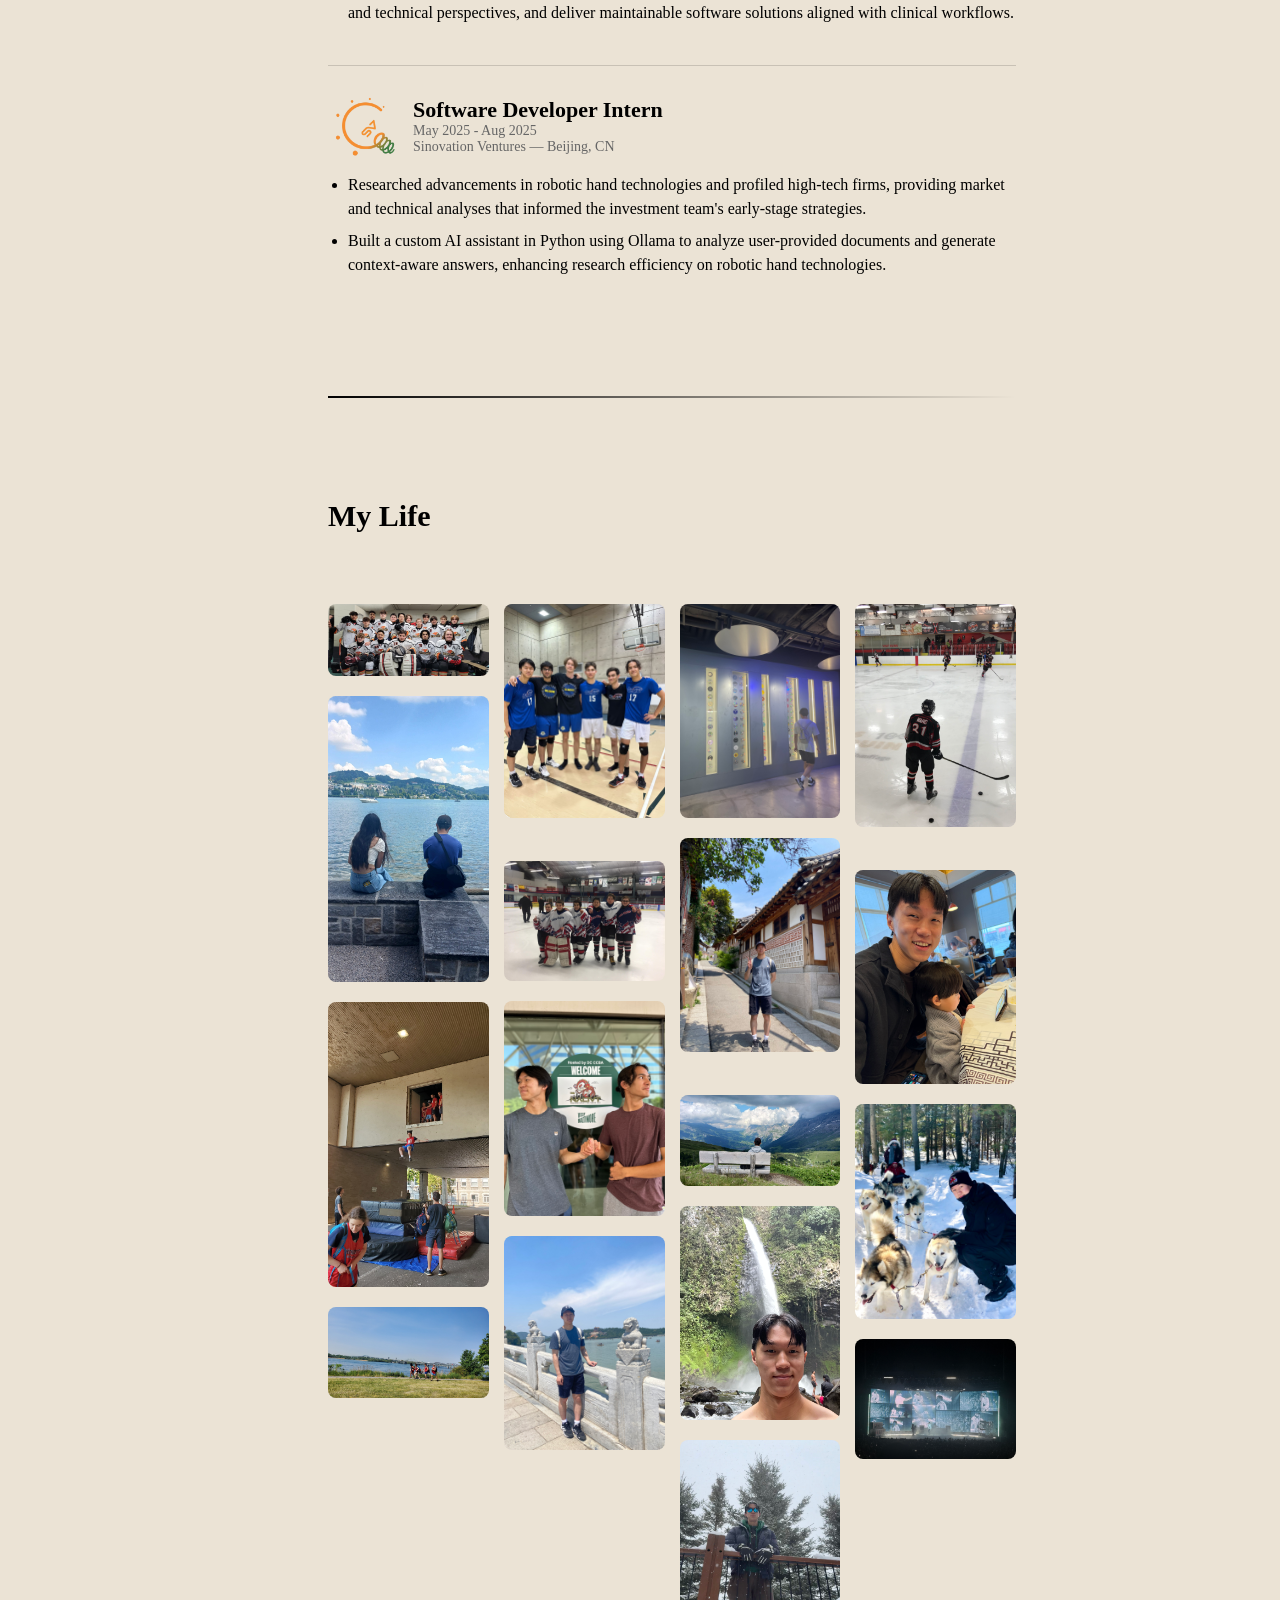
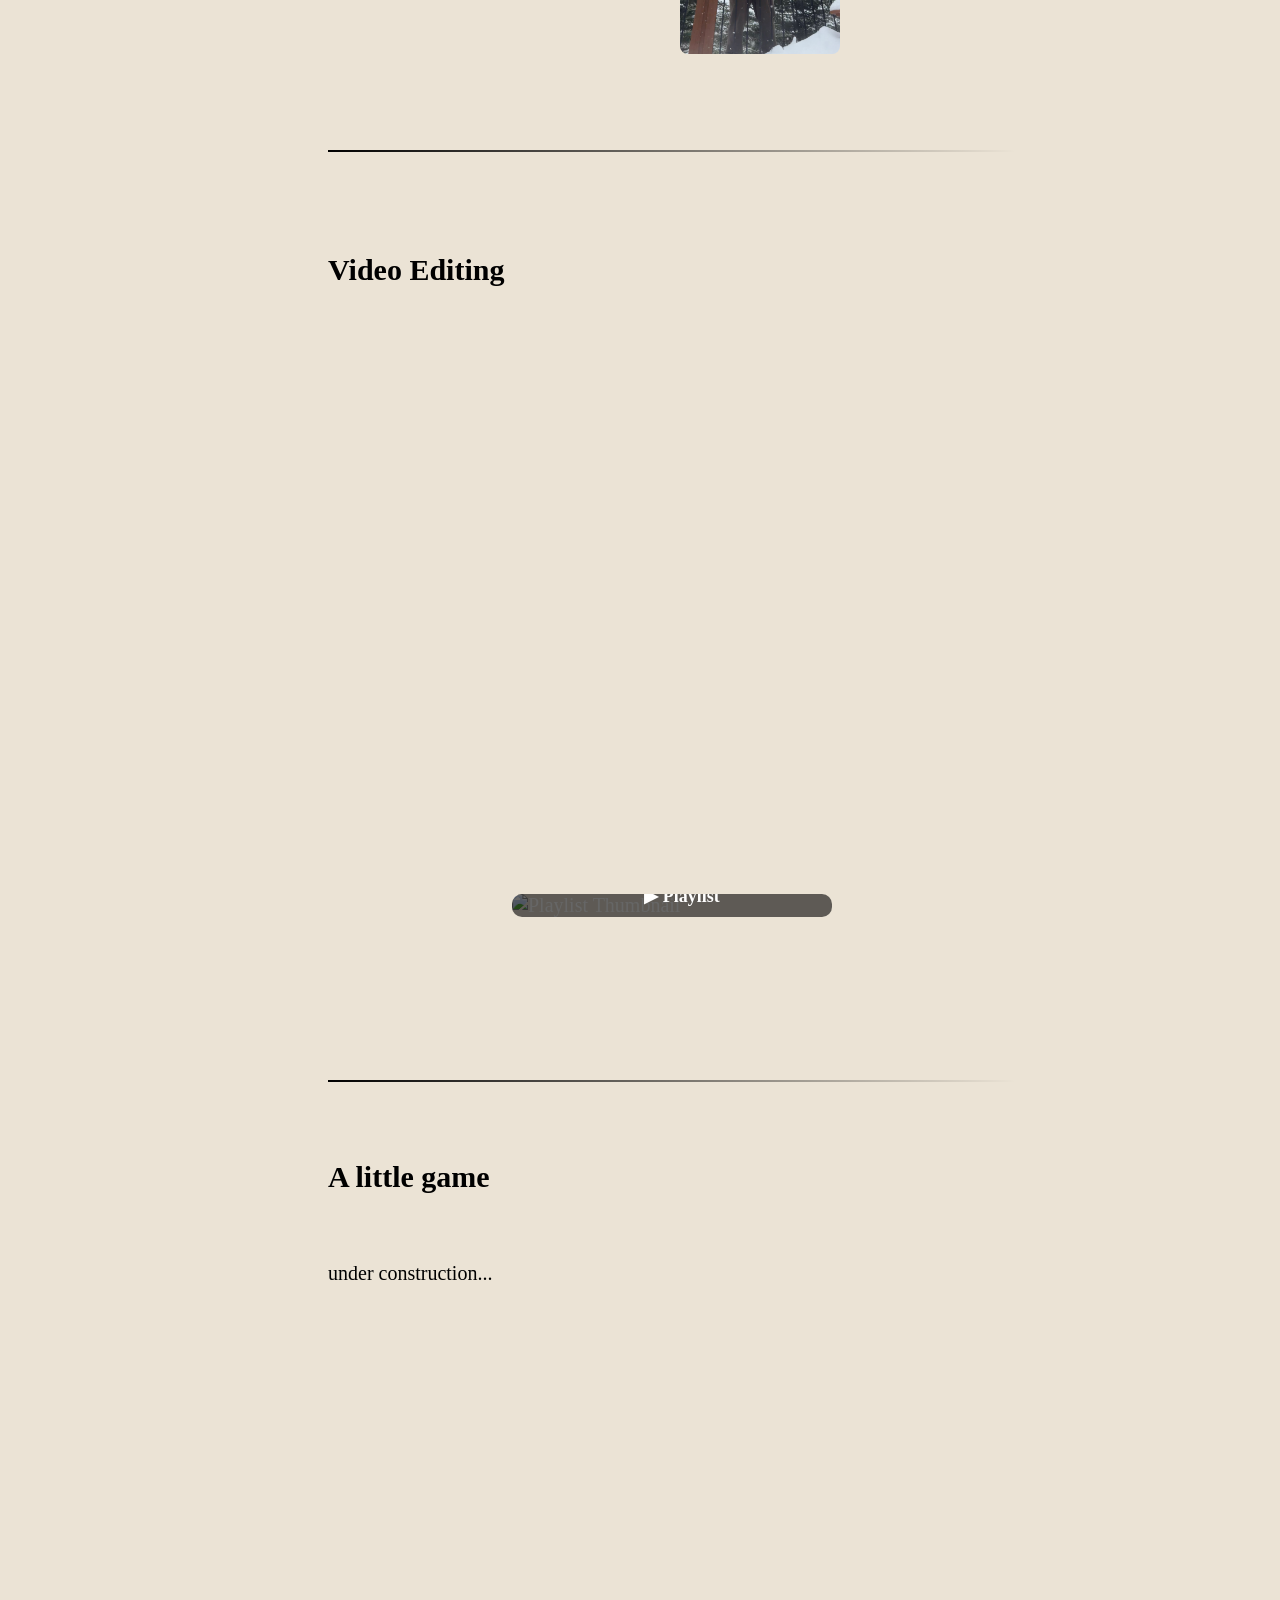
==== commit 1143d74c: "update cv and br" ====
--- a/index.html
+++ b/index.html
@@ -140,17 +140,20 @@
             <li>Built a custom AI assistant in Python using Ollama to analyze user-provided documents and generate context-aware answers, enhancing research efficiency on robotic hand technologies.</li>
         </ul>
     </div>
-    <br>
-    <br>
+
+    <br><br><br>
+    
   </section>
 
 
   <section id = "sec2">
+
     <br><br>
     <h1>
       My Life
     </h1>
     <br><br>
+    
     <div class="gallery-grid">
         <img src="docs/gallery/20220330_194607.jpeg" alt="">
         <img src="docs/gallery/20220710_121242.jpg" alt="">
